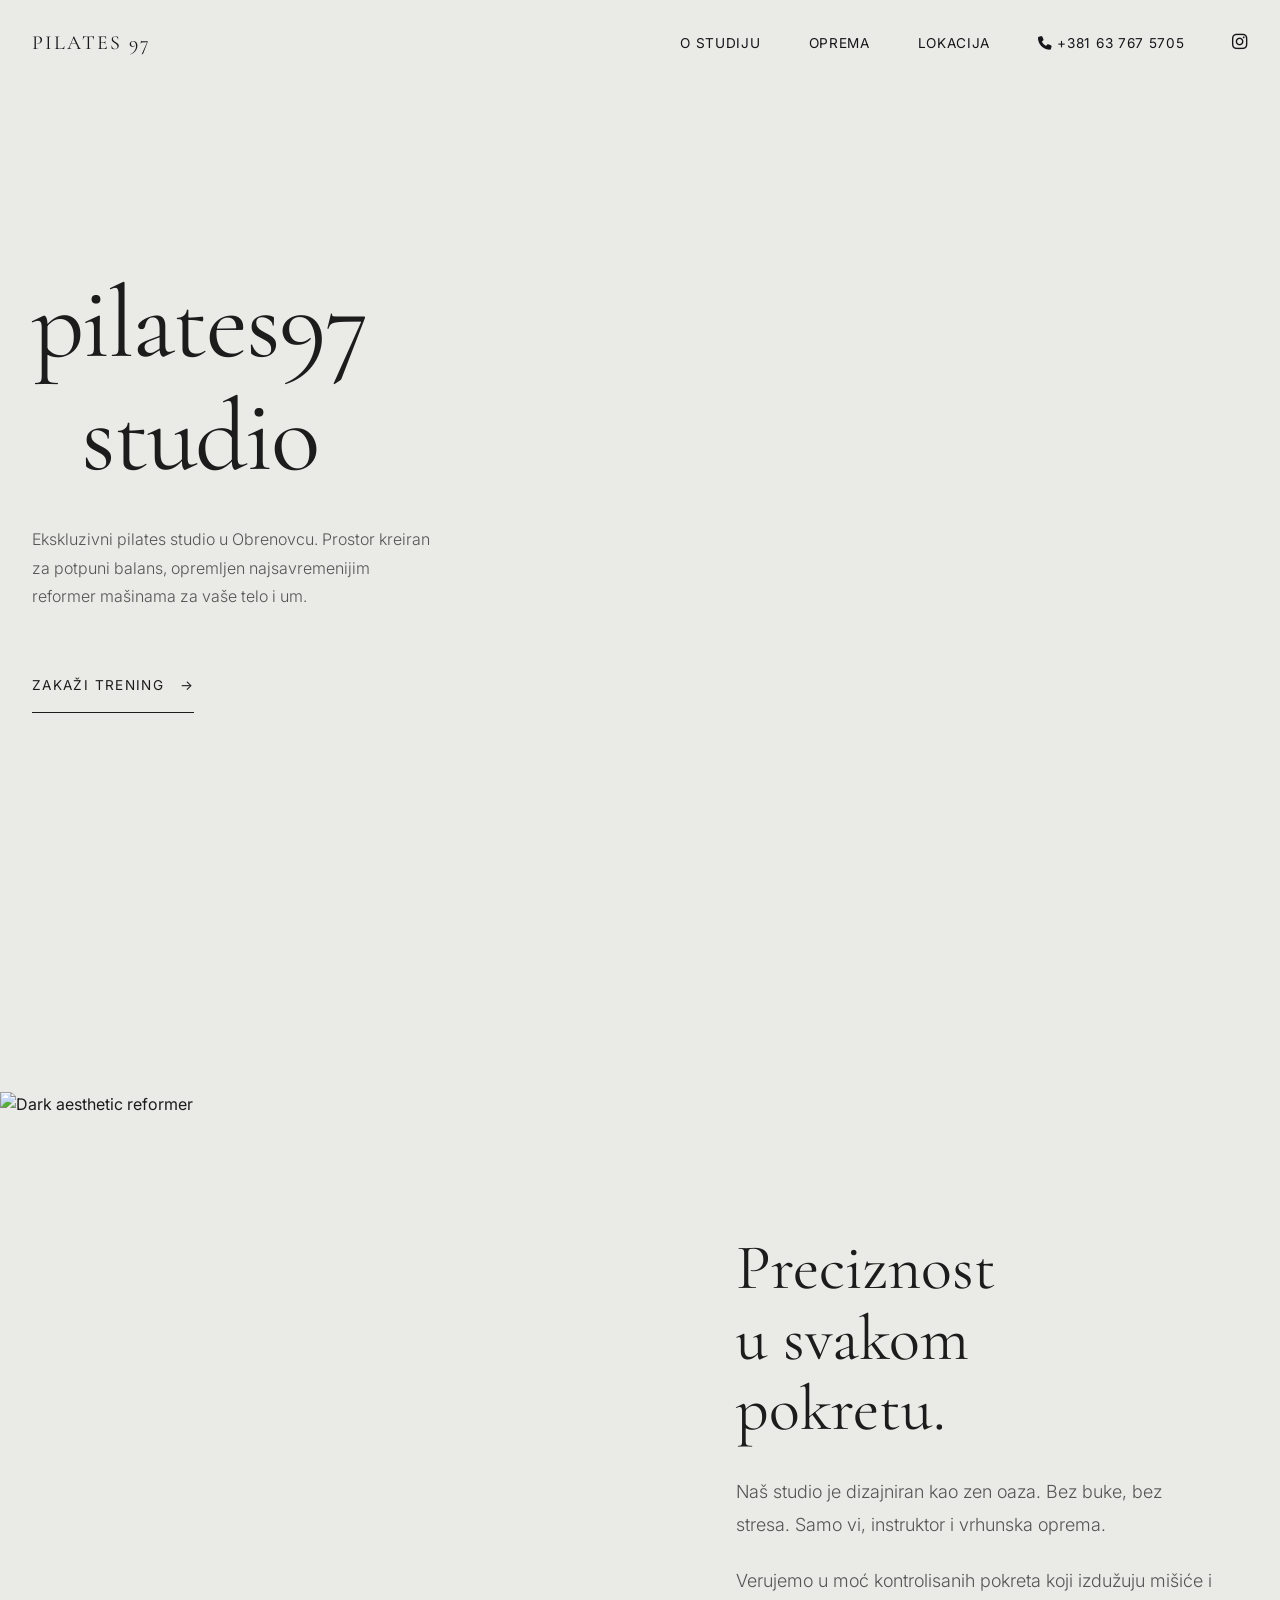
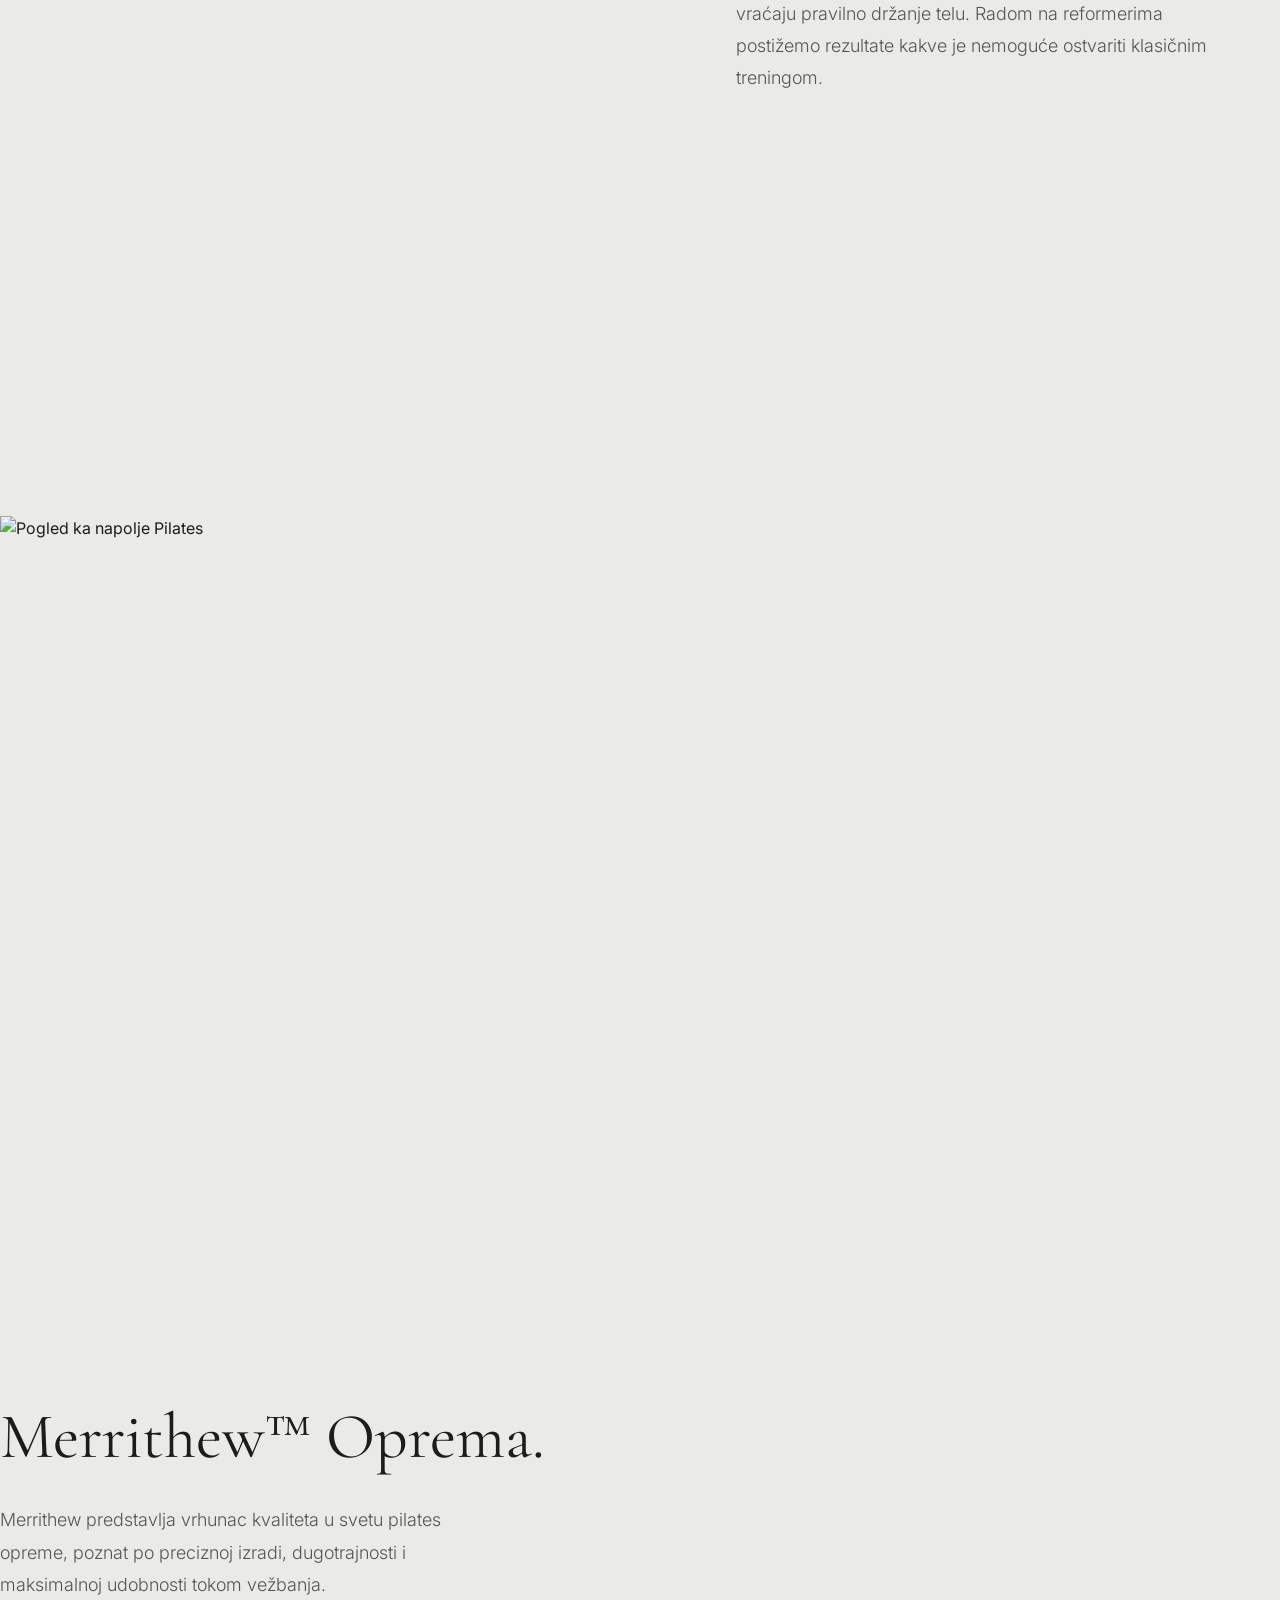
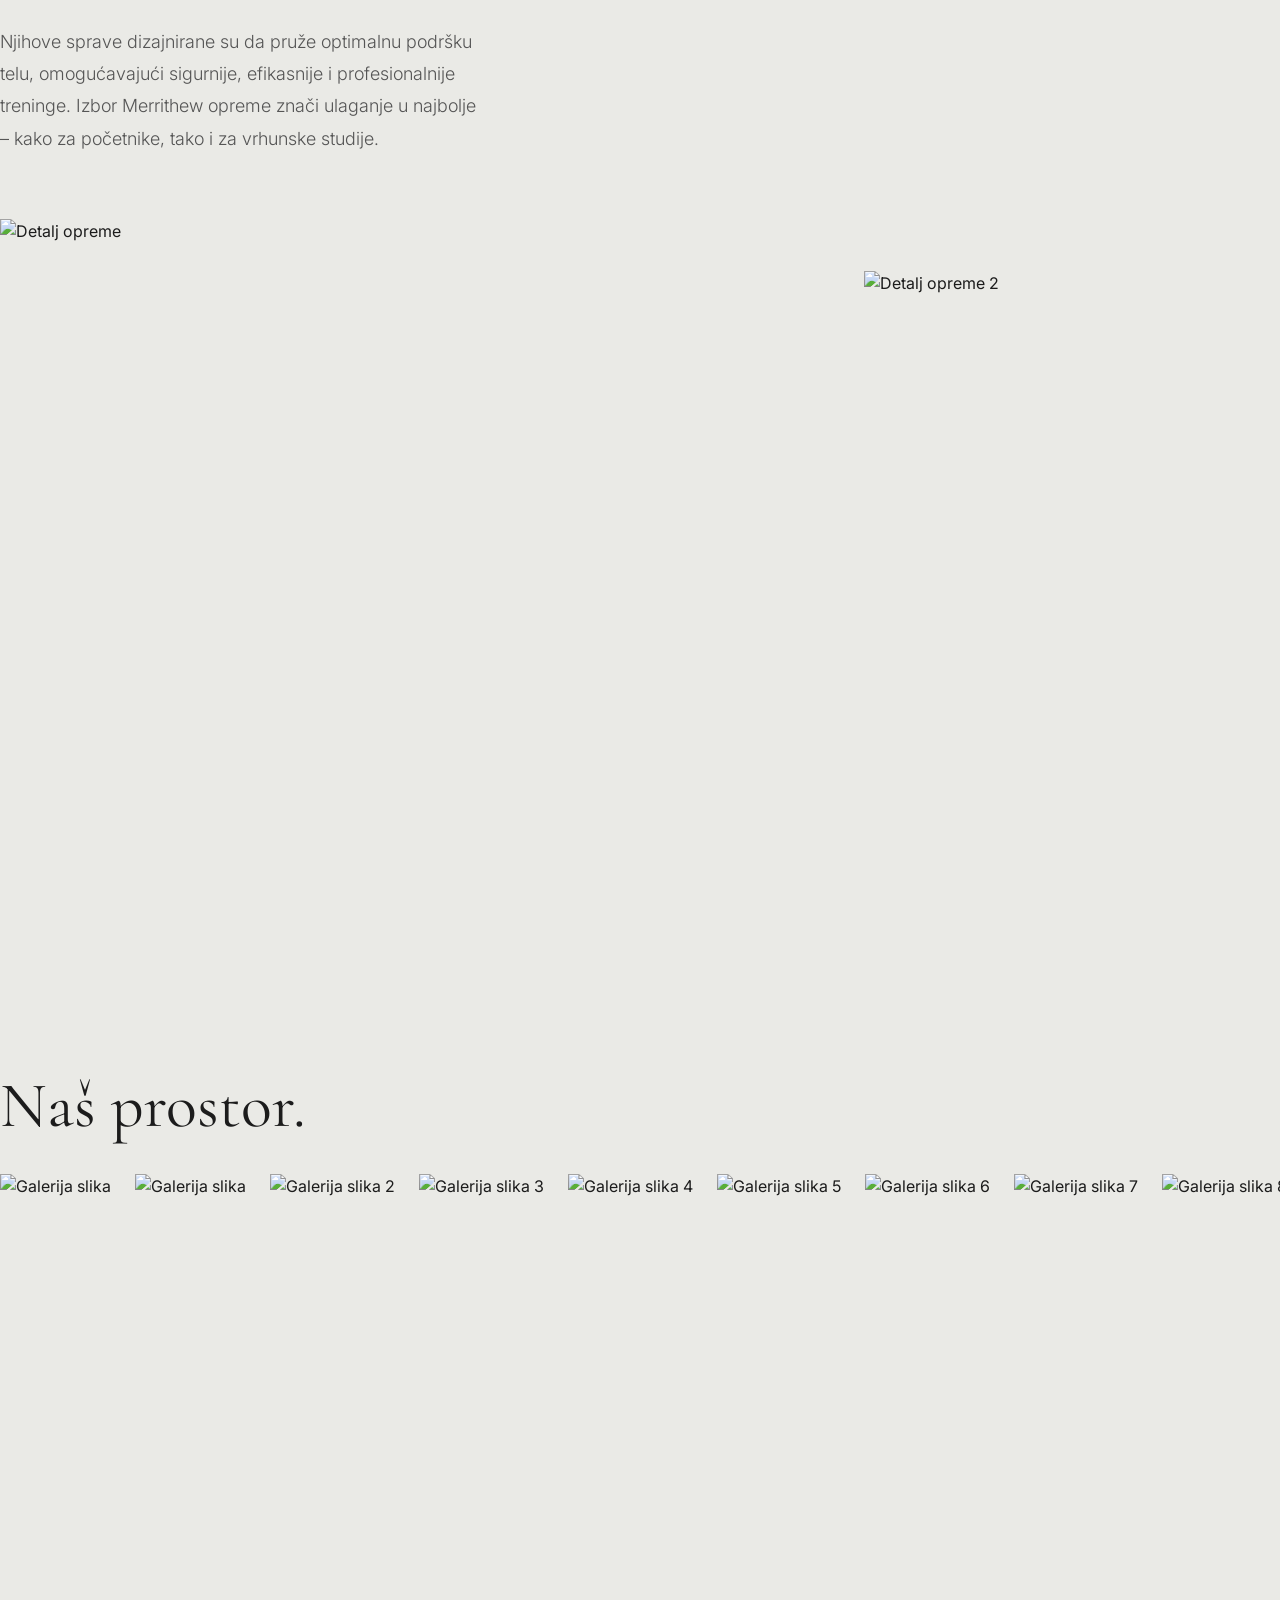
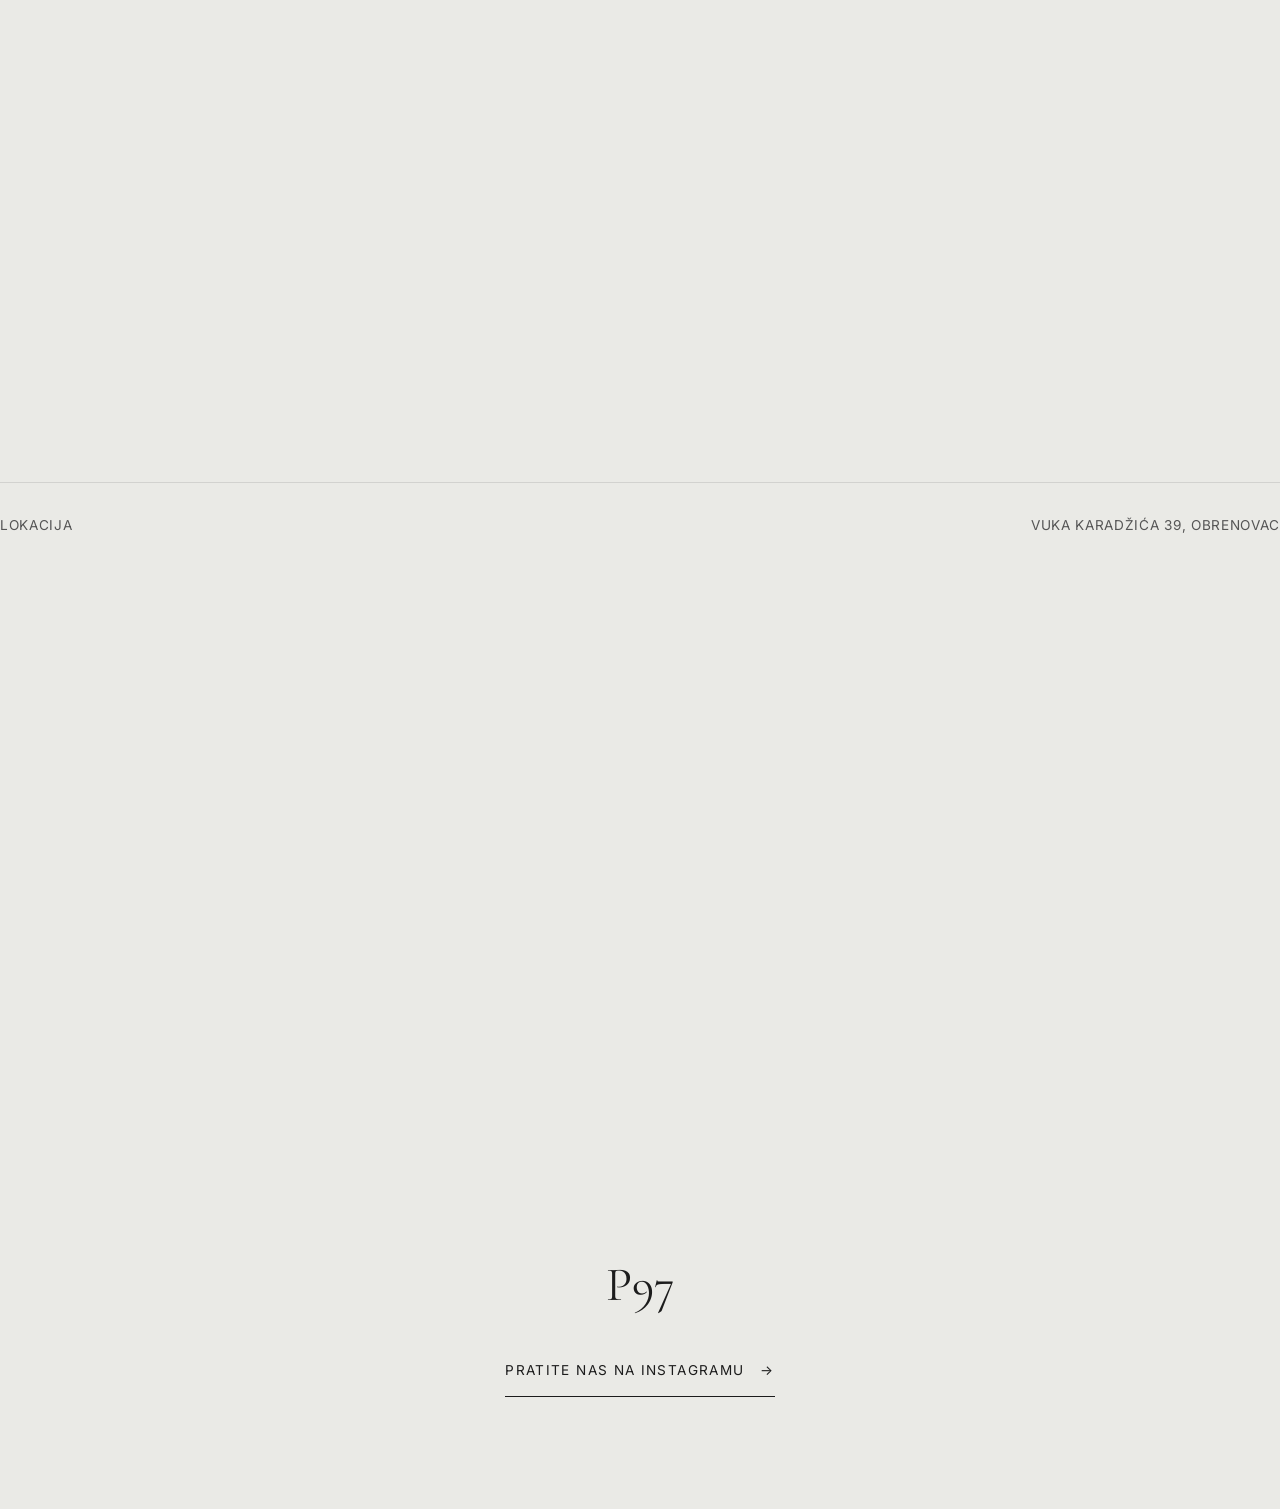
==== index.html @ b015042e "I created a website for Pilates97studio." ====
<!DOCTYPE html>
<html lang="sr">
<head>
    <meta charset="UTF-8">
    <meta name="viewport" content="width=device-width, initial-scale=1.0">
    <title>Pilates 97 | Obrenovac</title>
    <meta name="description" content="Pilates 97. Ekskluzivni studio u Obrenovcu.">
    <link rel="stylesheet" href="index.css">
    <!-- FontAwesome -->
    <link rel="stylesheet" href="https://cdnjs.cloudflare.com/ajax/libs/font-awesome/6.4.0/css/all.min.css">
</head>
<body>

    <!-- Minimal Header -->
    <header>
        <nav class="container">
            <div class="logo serif">Pilates 97</div>
            <button class="mobile-menu-btn" id="mobileMenuBtn" aria-label="Meni">
                <i class="fa-solid fa-bars"></i>
            </button>
            <div class="nav-links" id="navLinks">
                <a href="#o-studiju">O studiju</a>
                <a href="#oprema">Oprema</a>
                <a href="#lokacija">Lokacija</a>
                <a href="tel:+381637675705" aria-label="Telefon"><i class="fa-solid fa-phone"></i> +381 63 767 5705</a>
                <a href="https://www.instagram.com/pilates97studio/" target="_blank" aria-label="Instagram"><i class="fa-brands fa-instagram" style="font-size:1.1rem;"></i></a>
            </div>
        </nav>
    </header>

    <!-- Aesthetic Hero -->
    <section class="container hero">
        <div class="hero-text reveal">
            <h1 class="title-display"><span class="title-line">pilates97</span><span class="title-line title-studio">studio</span></h1>
            <p class="subtitle">Ekskluzivni pilates studio u Obrenovcu. Prostor kreiran za potpuni balans, opremljen najsavremenijim reformer mašinama za vaše telo i um.</p>
            <a href="https://www.instagram.com/pilates97studio/" target="_blank" class="btn-elegant">Zakaži Trening <span>&rarr;</span></a>
        </div>
        <div class="hero-image-wrapper reveal" style="transition-delay: 0.2s;">
            <img src="slike/10.jpg" alt="Svetli studio sa zavesama">
        </div>
    </section>

    <!-- Content Section 1 -->
    <section class="container section-padding" id="o-studiju">
        <div class="grid-2">
            <div class="image-block reveal">
                <img src="slike/13.jpg" alt="Dark aesthetic reformer" loading="lazy">
            </div>
            <div class="text-block reveal" style="padding-left: 2rem;">
                <h2>Preciznost<br>u svakom<br>pokretu.</h2>
                <p>Naš studio je dizajniran kao zen oaza. Bez buke, bez stresa. Samo vi, instruktor i vrhunska oprema.</p>
                <p>Verujemo u moć kontrolisanih pokreta koji izdužuju mišiće i vraćaju pravilno držanje telu. Radom na reformerima postižemo rezultate kakve je nemoguće ostvariti klasičnim treningom.</p>
            </div>
        </div>
    </section>

    <!-- Full Image Break -->
    <div class="image-break reveal">
        <img src="slike/5.jpg" alt="Pogled ka napolje Pilates" loading="lazy">
    </div>

    <!-- Content Section 2 (Grid) -->
    <section class="container section-padding" id="oprema">
        <div class="text-block reveal" style="margin-bottom: 4rem;">
            <h2><span class="serif">Merrithew™</span> Oprema.</h2>
            <p>Merrithew predstavlja vrhunac kvaliteta u svetu pilates opreme, poznat po preciznoj izradi, dugotrajnosti i maksimalnoj udobnosti tokom vežbanja.</p>
            <p>Njihove sprave dizajnirane su da pruže optimalnu podršku telu, omogućavajući sigurnije, efikasnije i profesionalnije treninge. Izbor Merrithew opreme znači ulaganje u najbolje – kako za početnike, tako i za vrhunske studije.</p>
        </div>
        <div class="aesthetic-grid reveal">
            <div class="large-img">
                 <img src="slike/14.jpg" alt="Detalj opreme" loading="lazy">
            </div>
            <div class="small-img">
                 <img src="slike/15.jpg" alt="Detalj opreme 2" loading="lazy">
            </div>
        </div>
    </section>

    <!-- Galerija Section -->
    <section class="container section-padding" id="galerija">
        <div class="text-block reveal" style="margin-bottom: 2rem;">
            <h2>Naš prostor.</h2>
        </div>
        <div class="gallery-scroll reveal">
            <img src="slike/3.jpg" alt="Galerija slika" loading="lazy">
            <img src="slike/4.jpg" alt="Galerija slika" loading="lazy">
            <img src="slike/6.jpg" alt="Galerija slika 2" loading="lazy">
            <img src="slike/7.jpg" alt="Galerija slika 3" loading="lazy">
            <img src="slike/8.jpg" alt="Galerija slika 4" loading="lazy">
            <img src="slike/9.jpg" alt="Galerija slika 5" loading="lazy">
            <img src="slike/16.jpg" alt="Galerija slika 6" loading="lazy">
            <img src="slike/11.jpg" alt="Galerija slika 7" loading="lazy">
            <img src="slike/12.jpg" alt="Galerija slika 8" loading="lazy">
            <img src="slike/1.jpg" alt="Galerija slika 9" loading="lazy">
        </div>
    </section>

    <!-- Address / Map -->
    <section class="container section-padding" id="lokacija">
        <div class="address-bar reveal">
            <span>Lokacija</span>
            <span>Vuka Karadžića 39, Obrenovac</span>
        </div>
        <div class="map-container reveal">
            <iframe 
                src="https://www.google.com/maps/embed?pb=!1m18!1m12!1m3!1d2838.083756854124!2d20.1983!3d44.6567!2m3!1f0!2f0!3f0!3m2!1i1024!2i768!4f13.1!3m3!1m2!1s0x0%3A0x0!2zNDTCsDM5JzI0LjEiTiAyMMKwMTEnNTMuOSJF!5e0!3m2!1sen!2srs!4v1714247000000!5m2!1sen!2srs" 
                width="100%" 
                height="100%" 
                style="border:0;" 
                allowfullscreen="" 
                loading="lazy" 
                referrerpolicy="no-referrer-when-downgrade">
            </iframe>
        </div>
    </section>

    <!-- Aesthetic Footer -->
    <footer class="container">
        <div class="footer-logo serif reveal">P97</div>
        <div class="footer-links reveal">
            <a href="https://www.instagram.com/pilates97studio/" target="_blank" class="btn-elegant">Pratite nas na Instagramu <span>&rarr;</span></a>
        </div>
        <div class="footer-bottom reveal">
            &copy; 2026 Pilates 97. Sva prava zadržana.
        </div>
    </footer>

    <script src="app.js"></script>
</body>
</html>
---- index.css ----
@import url('https://fonts.googleapis.com/css2?family=Cormorant+Garamond:ital,wght@0,300;0,400;0,500;0,600;1,400&family=Inter:wght@200;300;400;500&display=swap');

:root {
  --color-bg: #EAEAE6; /* Soft aesthetic concrete/beige */
  --color-surface: #F5F5F3;
  --color-text: #1C1C1C;
  --color-text-muted: #555555;
  --color-accent: #333333;
  
  --font-serif: 'Cormorant Garamond', serif;
  --font-sans: 'Inter', sans-serif;
  
  --spacing-xs: 1rem;
  --spacing-sm: 2rem;
  --spacing-md: 4rem;
  --spacing-lg: 8rem;
  --spacing-xl: 12rem;

  --transition-smooth: all 0.6s cubic-bezier(0.16, 1, 0.3, 1);
}

* {
  margin: 0;
  padding: 0;
  box-sizing: border-box;
}

html {
  scroll-behavior: smooth;
  font-size: 16px;
  background-color: var(--color-bg);
}

body {
  font-family: var(--font-sans);
  color: var(--color-text);
  line-height: 1.5;
  overflow-x: hidden;
  -webkit-font-smoothing: antialiased;
  -moz-osx-font-smoothing: grayscale;
}

h1, h2, h3, h4, .serif {
  font-family: var(--font-serif);
  font-weight: 400;
  line-height: 1.1;
}

a {
  text-decoration: none;
  color: inherit;
}

ul {
  list-style: none;
}

img {
  width: 100%;
  height: 100%;
  object-fit: cover;
  display: block;
}

/* Layout */
.container {
  width: 100%;
  max-width: 1400px;
  margin: 0 auto;
  padding: 0 2rem;
}

/* Header */
header {
  position: fixed;
  top: 0;
  left: 0;
  width: 100%;
  padding: 2rem 0;
  z-index: 100;
  mix-blend-mode: difference;
  color: white;
  pointer-events: none; /* Let clicks pass through if needed, except on links */
}

nav {
  display: flex;
  justify-content: space-between;
  align-items: center;
  pointer-events: auto;
}

.logo {
  font-size: 1.25rem;
  font-weight: 400;
  letter-spacing: 0.1em;
  text-transform: uppercase;
}

.nav-links {
  display: flex;
  gap: 3rem;
}

.nav-links a {
  font-size: 0.85rem;
  letter-spacing: 0.05em;
  text-transform: uppercase;
  position: relative;
}

.nav-links a::after {
  content: '';
  position: absolute;
  bottom: -4px;
  left: 0;
  width: 0%;
  height: 1px;
  background-color: currentColor;
  transition: var(--transition-smooth);
}

.nav-links a:hover::after {
  width: 100%;
}

.mobile-menu-btn {
  display: none;
  background: none;
  border: none;
  color: inherit;
  font-size: 1.5rem;
  cursor: pointer;
  z-index: 105;
}

/* Hero Section */
.hero {
  min-height: 100vh;
  display: grid;
  grid-template-columns: 1fr 1fr;
  align-items: center;
  padding-top: 5rem;
}

.hero-text {
  padding-right: 4rem;
  z-index: 10;
}

.title-display {
  font-size: clamp(4rem, 8vw, 8rem);
  letter-spacing: -0.02em;
  margin-bottom: 2rem;
  width: fit-content;
}

.title-line {
  display: block;
}

.title-studio {
  display: block;
  text-align: center;
}

.subtitle {
  font-family: var(--font-sans);
  font-size: 1rem;
  font-weight: 300;
  color: var(--color-text-muted);
  max-width: 400px;
  margin-bottom: 3rem;
  line-height: 1.8;
}

.hero-image-wrapper {
  position: relative;
  height: 85vh;
  width: 100%;
  overflow: hidden;
}

.hero-image-wrapper img {
  object-position: top;
  transform: scale(1.35);
  transform-origin: center 20%;
}

/* Studio Info (Two Col) */
.section-padding {
  padding: var(--spacing-xl) 0;
}

.grid-2 {
  display: grid;
  grid-template-columns: 1fr 1fr;
  gap: var(--spacing-lg);
  align-items: center;
}

.text-block h2 {
  font-size: clamp(3rem, 5vw, 4.5rem);
  margin-bottom: 2rem;
}

.text-block p {
  font-size: 1.125rem;
  font-weight: 300;
  color: var(--color-text-muted);
  margin-bottom: 1.5rem;
  max-width: 480px;
  line-height: 1.8;
}

.image-block {
  aspect-ratio: 3/4;
  overflow: hidden;
  position: relative;
}

/* Full Width Image Break */
.image-break {
  width: 100%;
  height: 70vh;
  margin: var(--spacing-md) 0;
  overflow: hidden;
}

/* Minimal Grid for Details/Coffee */
.aesthetic-grid {
  display: grid;
  grid-template-columns: 2fr 1fr;
  gap: 2rem;
  align-items: end;
}

.aesthetic-grid .small-img {
  aspect-ratio: 1/1;
  overflow: hidden;
}

.aesthetic-grid .large-img {
  aspect-ratio: 16/9;
  overflow: hidden;
}

/* Button Aesthetic */
.btn-elegant {
  display: inline-flex;
  align-items: center;
  gap: 1rem;
  padding: 1rem 0;
  font-size: 0.85rem;
  text-transform: uppercase;
  letter-spacing: 0.1em;
  color: var(--color-text);
  border-bottom: 1px solid var(--color-text);
  transition: var(--transition-smooth);
}

.btn-elegant:hover {
  gap: 1.5rem;
  color: var(--color-text-muted);
  border-bottom-color: var(--color-text-muted);
}

/* Map Section minimalist */
.map-container {
  width: 100%;
  height: 500px;
  filter: grayscale(100%) opacity(0.8);
  transition: var(--transition-smooth);
}

.map-container:hover {
  filter: grayscale(0%) opacity(1);
}

.address-bar {
  display: flex;
  justify-content: space-between;
  padding: 2rem 0;
  border-top: 1px solid rgba(0,0,0,0.1);
  font-size: 0.85rem;
  letter-spacing: 0.05em;
  text-transform: uppercase;
  color: var(--color-text-muted);
}

/* Footer */
footer {
  padding: var(--spacing-md) 0 2rem;
  text-align: center;
}

.footer-logo {
  font-size: 3rem;
  margin-bottom: 2rem;
}

.footer-links {
  display: flex;
  justify-content: center;
  gap: 2rem;
  margin-bottom: 4rem;
}

.footer-bottom {
  font-size: 0.75rem;
  color: var(--color-text-muted);
  text-transform: uppercase;
  letter-spacing: 0.1em;
}

/* Animations */
.reveal {
  opacity: 0;
  transform: translateY(30px);
  transition: opacity 1s ease, transform 1s cubic-bezier(0.16, 1, 0.3, 1);
}

.reveal.active {
  opacity: 1;
  transform: translateY(0);
}

/* Gallery Section */
.gallery-scroll {
  display: flex;
  overflow-x: auto;
  gap: 1.5rem;
  padding-bottom: 1.5rem;
  scrollbar-width: thin;
  scrollbar-color: var(--color-text-muted) var(--color-surface);
  -webkit-overflow-scrolling: touch;
}

.gallery-scroll::-webkit-scrollbar {
  height: 6px;
}

.gallery-scroll::-webkit-scrollbar-track {
  background: rgba(0,0,0,0.05); 
  border-radius: 4px;
}

.gallery-scroll::-webkit-scrollbar-thumb {
  background-color: var(--color-text-muted); 
  border-radius: 4px;
}

.gallery-scroll img {
  height: 500px;
  width: auto;
  object-fit: cover;
  flex-shrink: 0;
}

/* Responsive */
@media (max-width: 900px) {
  .hero {
    grid-template-columns: 1fr;
    padding-top: 8rem;
    gap: 3rem;
  }
  .hero-text {
    padding-right: 0;
  }
  .hero-image-wrapper {
    height: 60vh;
  }
  .grid-2, .aesthetic-grid {
    grid-template-columns: 1fr;
  }
  .image-block {
    order: -1; /* Image above text on mobile */
  }
  header {
    mix-blend-mode: normal;
    color: var(--color-text);
    padding: 1rem 0;
  }
  nav {
    justify-content: space-between;
  }
  .mobile-menu-btn {
    display: block;
  }
  .nav-links {
    position: fixed;
    top: 0;
    right: -100%;
    height: 100vh;
    width: 250px;
    background-color: var(--color-bg);
    display: flex;
    flex-direction: column;
    align-items: flex-start;
    padding: 6rem 2rem 2rem;
    gap: 2rem;
    transition: right 0.4s ease;
    z-index: 100;
  }
  .nav-links.active {
    right: 0;
    box-shadow: -5px 0 15px rgba(0,0,0,0.1);
  }
  .nav-links a {
    font-size: 0.75rem;
  }
  .gallery-scroll img {
    height: 350px;
  }
}
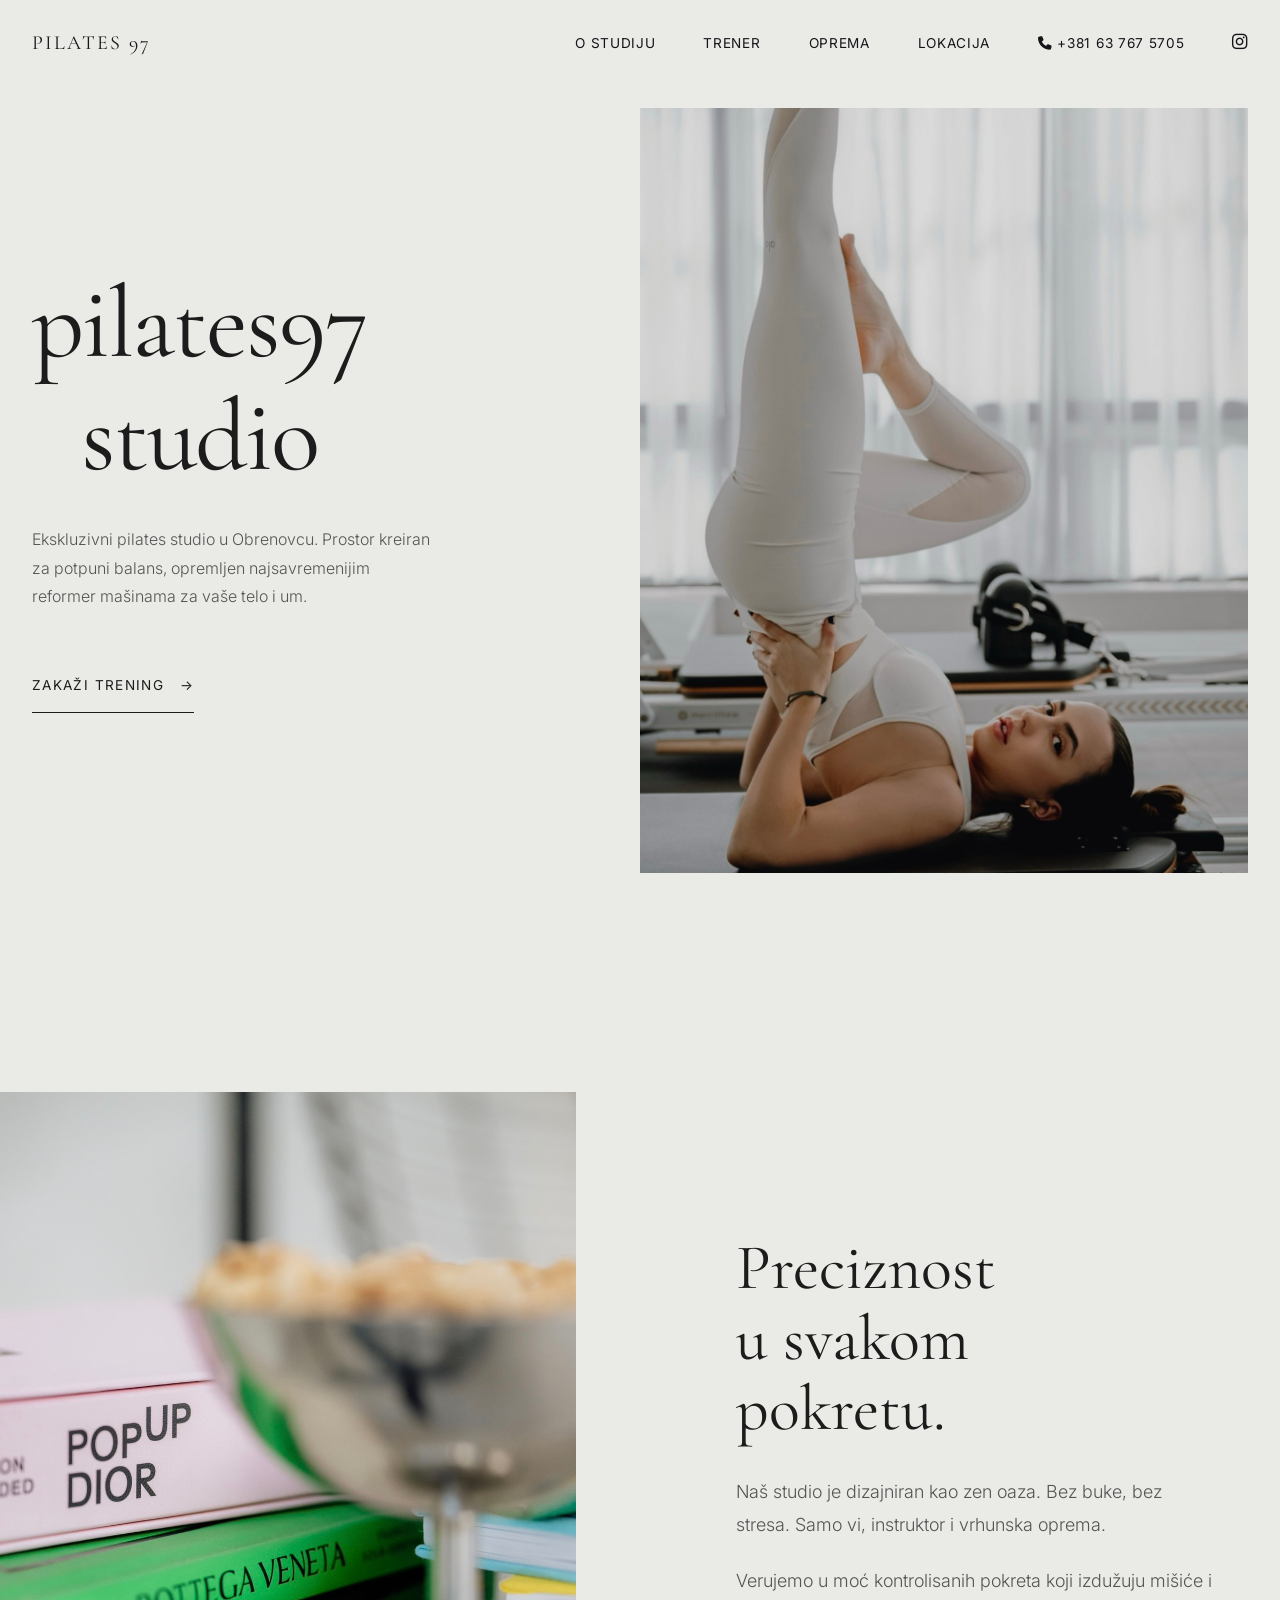
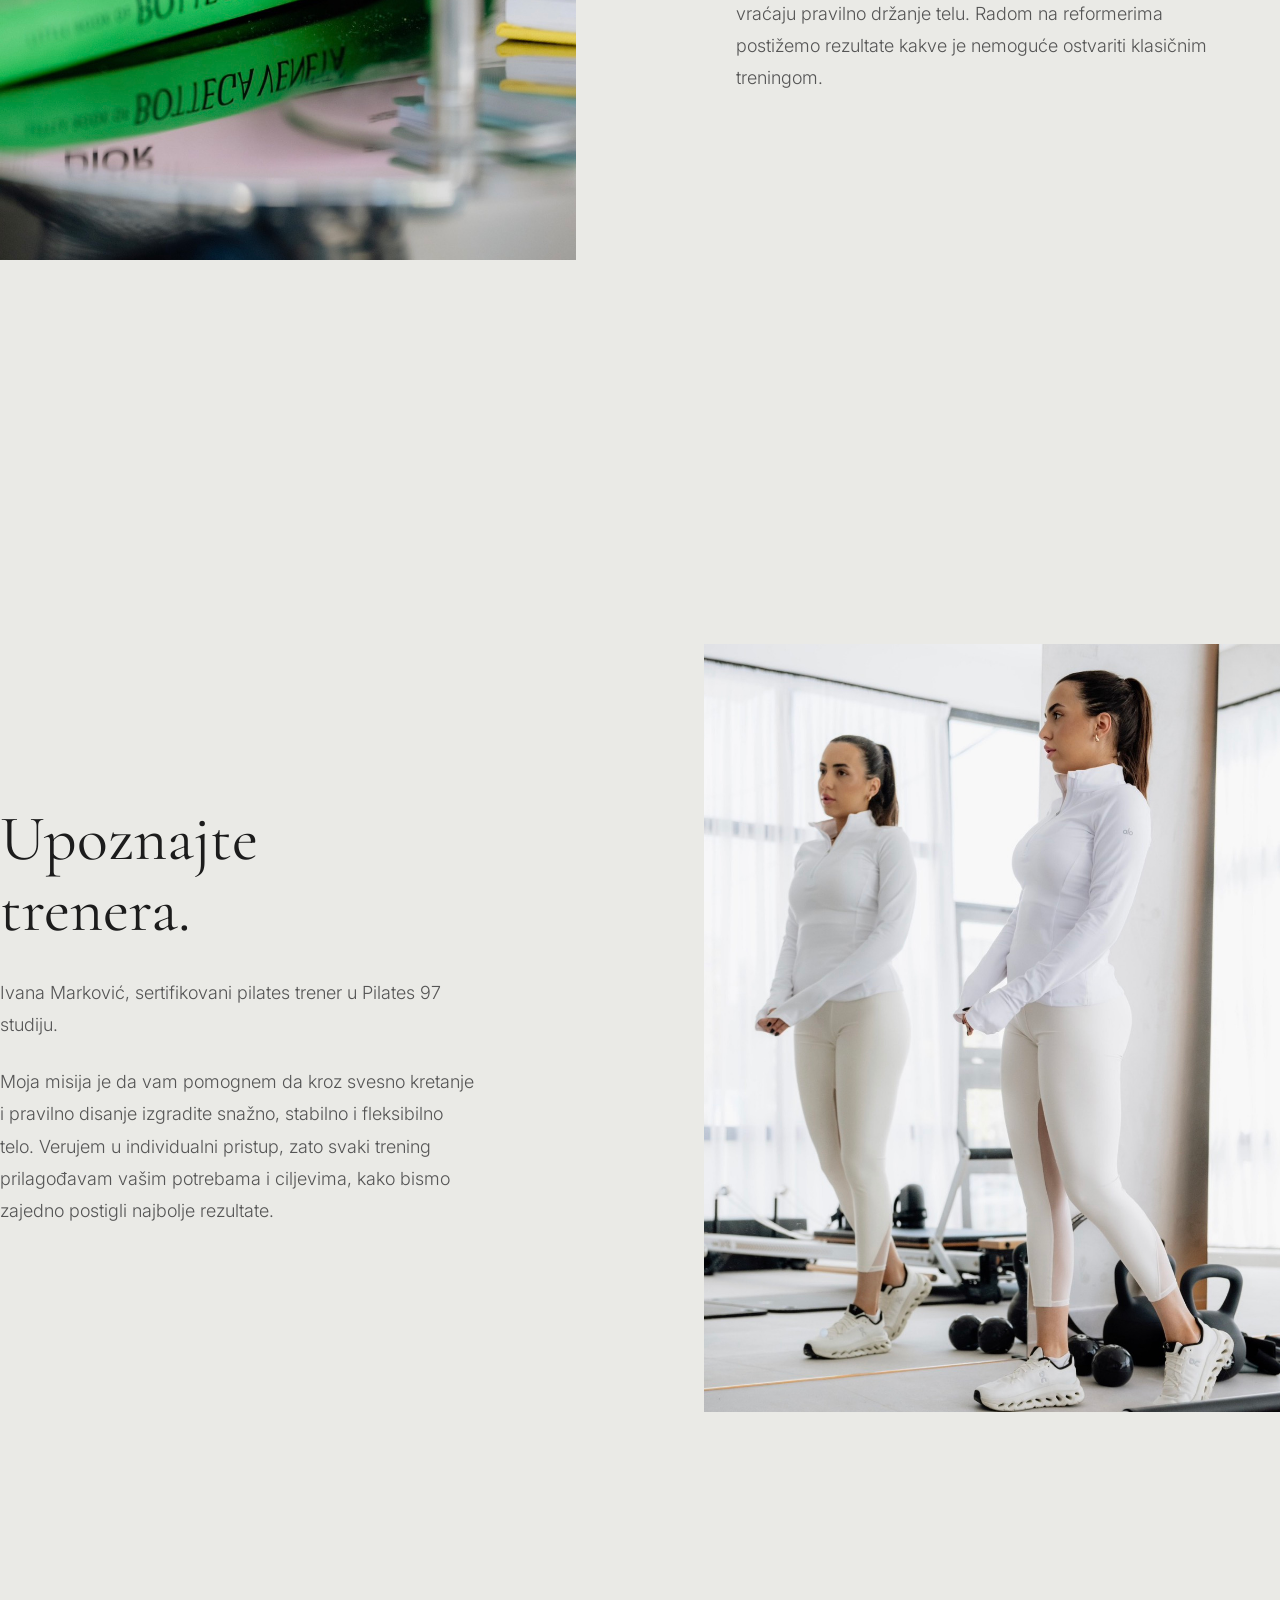
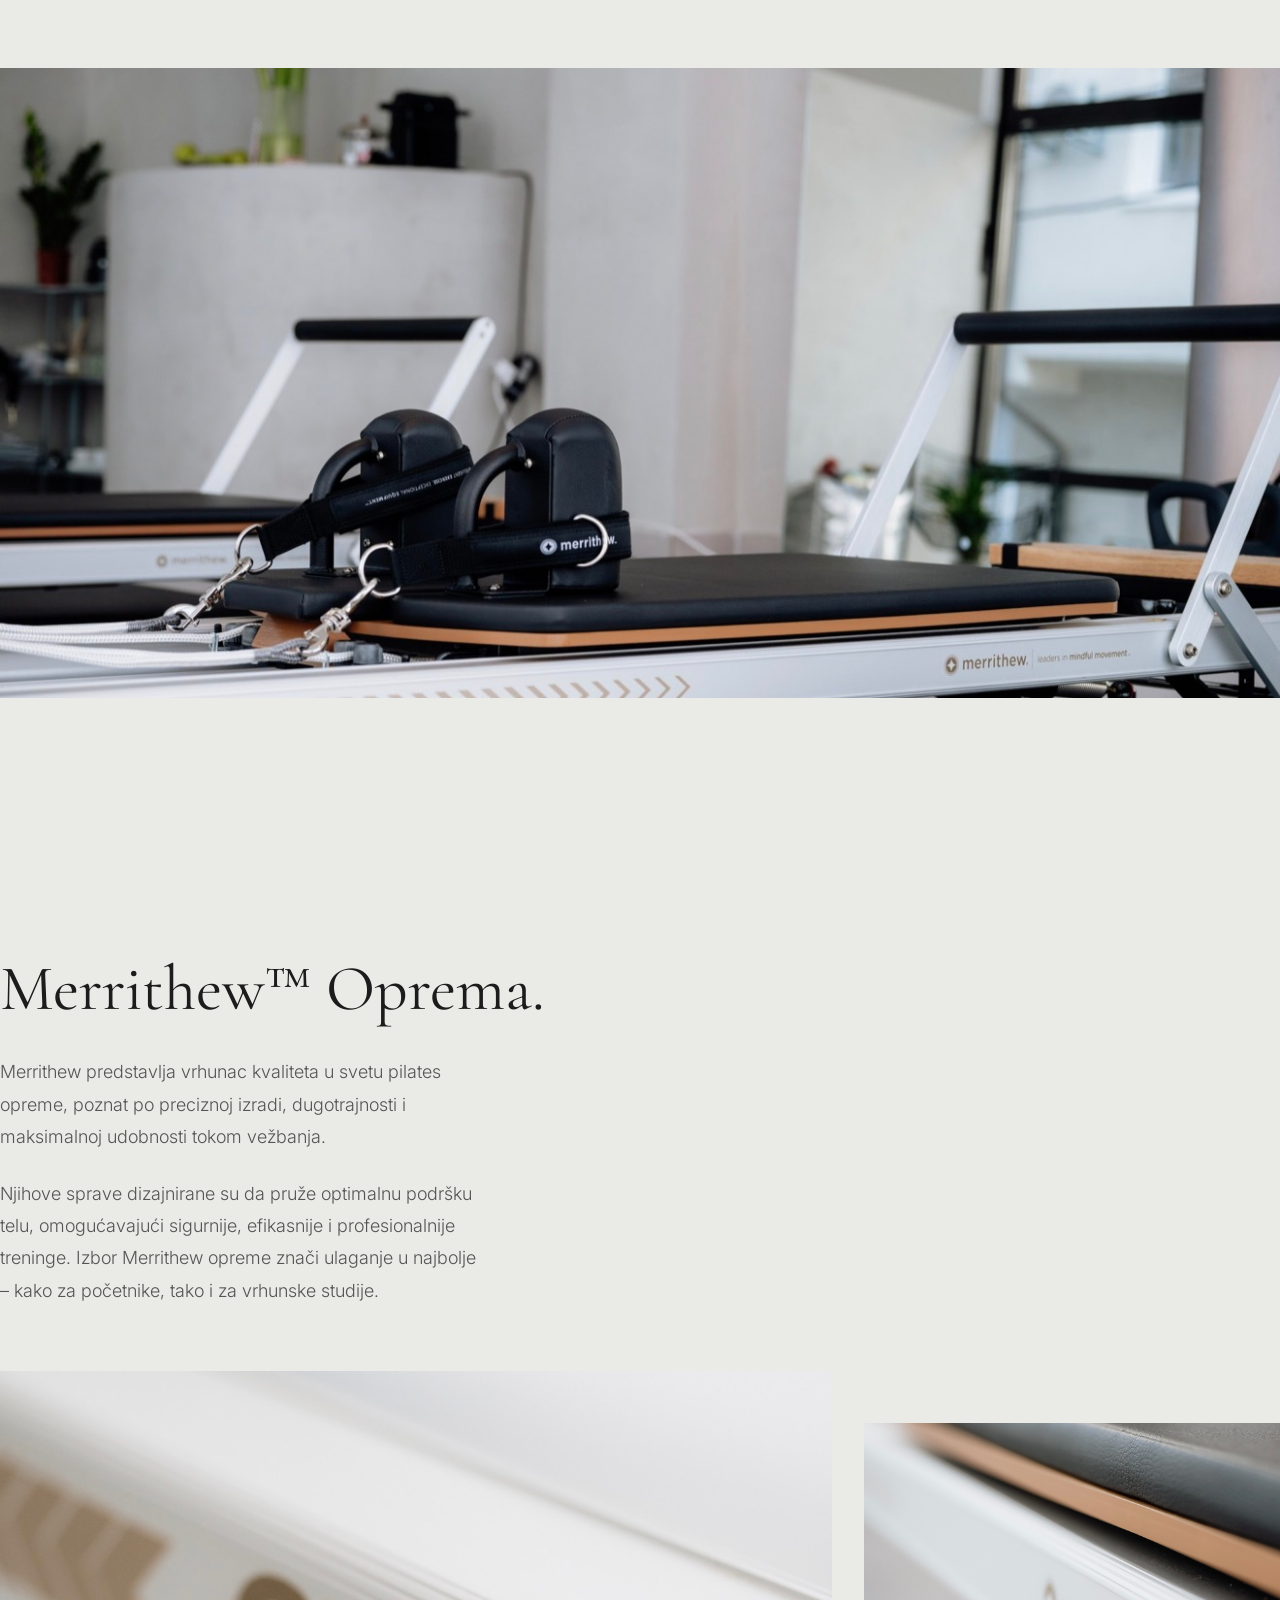
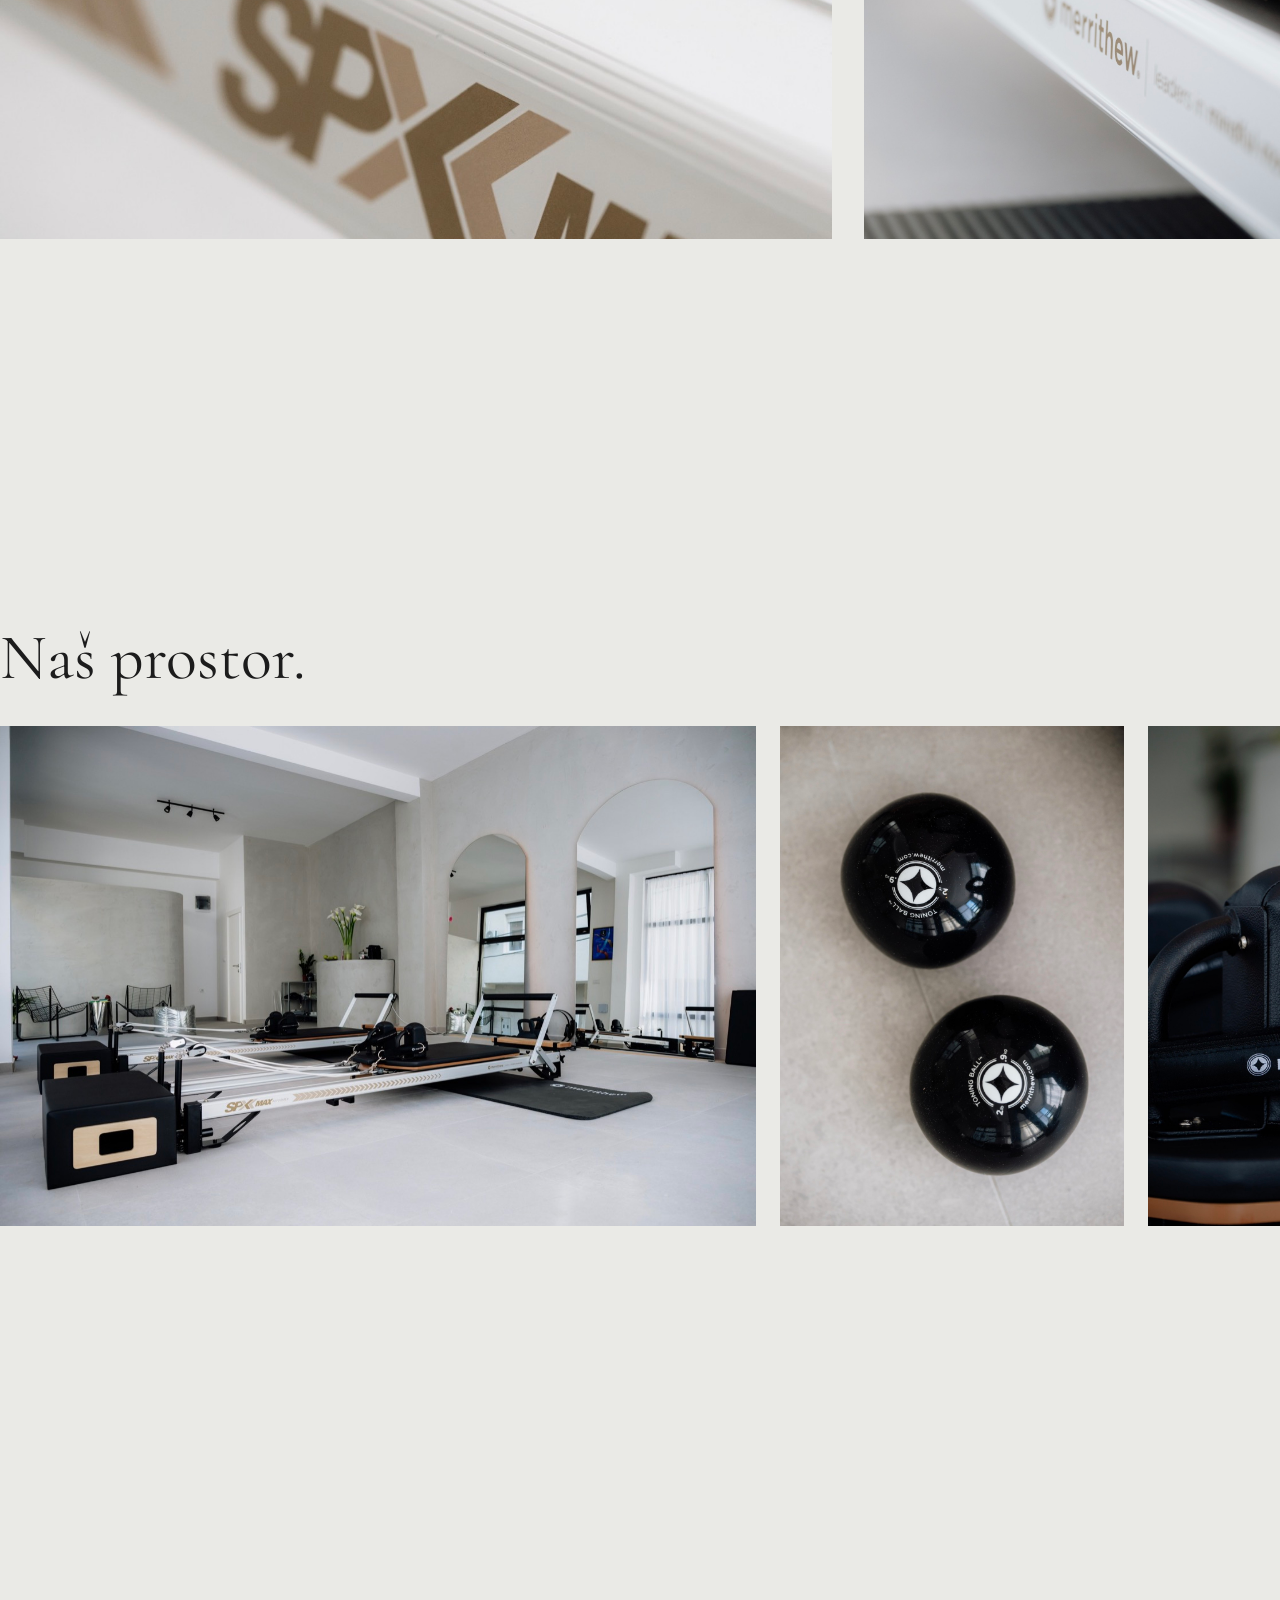
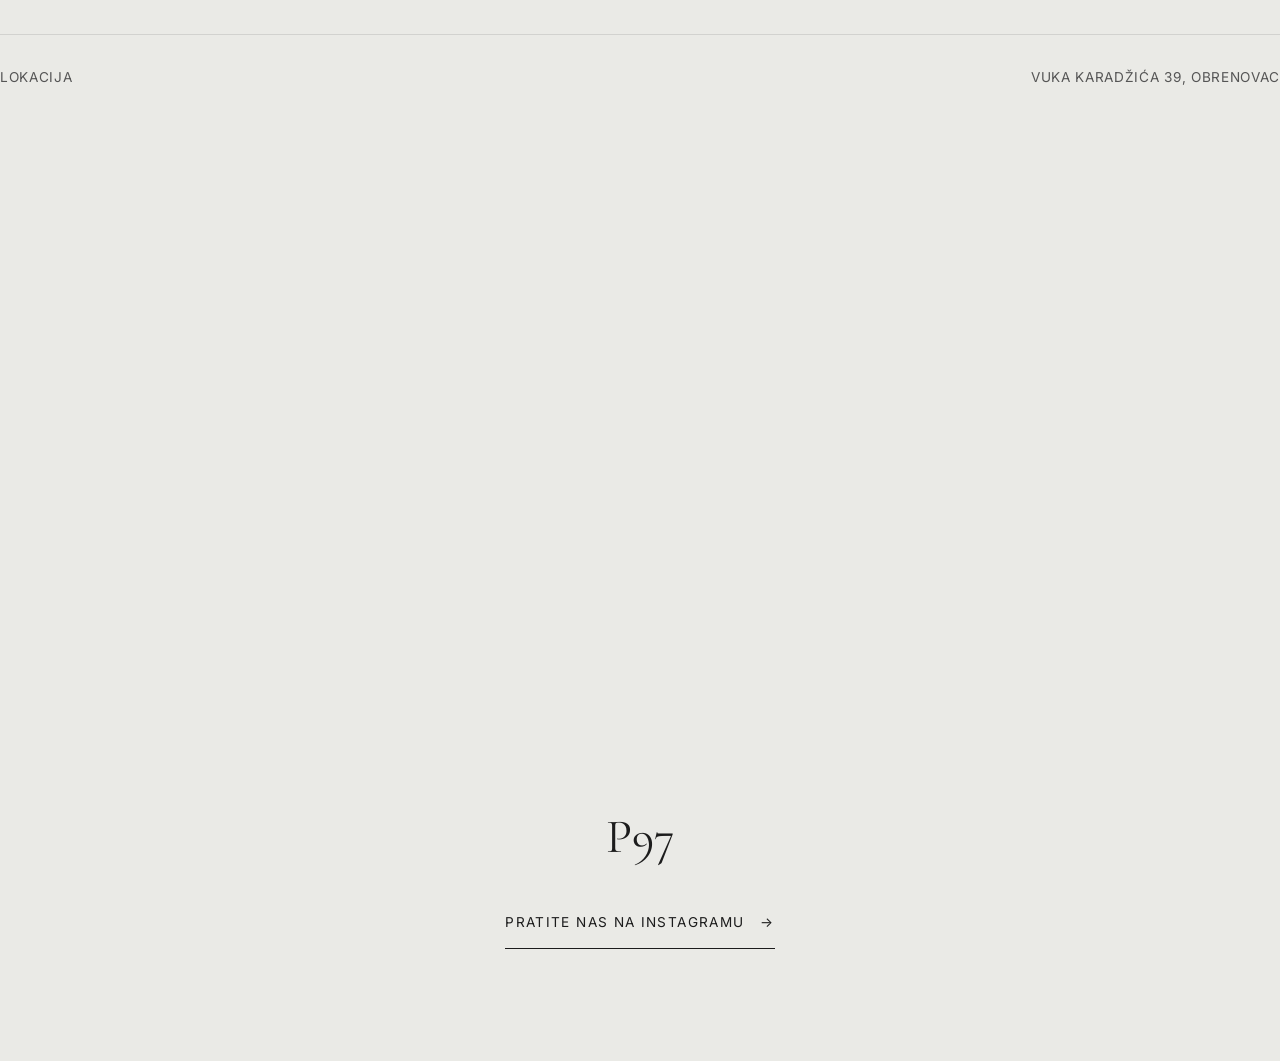
==== commit 96a5724e: "Some changes" ====
--- a/index.html
+++ b/index.html
@@ -1,5 +1,6 @@
 <!DOCTYPE html>
 <html lang="sr">
+
 <head>
     <meta charset="UTF-8">
     <meta name="viewport" content="width=device-width, initial-scale=1.0">
@@ -9,6 +10,7 @@
     <!-- FontAwesome -->
     <link rel="stylesheet" href="https://cdnjs.cloudflare.com/ajax/libs/font-awesome/6.4.0/css/all.min.css">
 </head>
+
 <body>
 
     <!-- Minimal Header -->
@@ -20,10 +22,12 @@
             </button>
             <div class="nav-links" id="navLinks">
                 <a href="#o-studiju">O studiju</a>
+                <a href="#trener">Trener</a>
                 <a href="#oprema">Oprema</a>
                 <a href="#lokacija">Lokacija</a>
                 <a href="tel:+381637675705" aria-label="Telefon"><i class="fa-solid fa-phone"></i> +381 63 767 5705</a>
-                <a href="https://www.instagram.com/pilates97studio/" target="_blank" aria-label="Instagram"><i class="fa-brands fa-instagram" style="font-size:1.1rem;"></i></a>
+                <a href="https://www.instagram.com/pilates97studio/" target="_blank" aria-label="Instagram"><i
+                        class="fa-brands fa-instagram" style="font-size:1.1rem;"></i></a>
             </div>
         </nav>
     </header>
@@ -31,12 +35,15 @@
     <!-- Aesthetic Hero -->
     <section class="container hero">
         <div class="hero-text reveal">
-            <h1 class="title-display"><span class="title-line">pilates97</span><span class="title-line title-studio">studio</span></h1>
-            <p class="subtitle">Ekskluzivni pilates studio u Obrenovcu. Prostor kreiran za potpuni balans, opremljen najsavremenijim reformer mašinama za vaše telo i um.</p>
-            <a href="https://www.instagram.com/pilates97studio/" target="_blank" class="btn-elegant">Zakaži Trening <span>&rarr;</span></a>
+            <h1 class="title-display"><span class="title-line">pilates97</span><span
+                    class="title-line title-studio">studio</span></h1>
+            <p class="subtitle">Ekskluzivni pilates studio u Obrenovcu. Prostor kreiran za potpuni balans, opremljen
+                najsavremenijim reformer mašinama za vaše telo i um.</p>
+            <a href="https://www.instagram.com/pilates97studio/" target="_blank" class="btn-elegant">Zakaži Trening
+                <span>&rarr;</span></a>
         </div>
         <div class="hero-image-wrapper reveal" style="transition-delay: 0.2s;">
-            <img src="slike/10.jpg" alt="Svetli studio sa zavesama">
+            <img src="slike/21.jpg" alt="Svetli studio sa zavesama">
         </div>
     </section>
 
@@ -48,8 +55,26 @@
             </div>
             <div class="text-block reveal" style="padding-left: 2rem;">
                 <h2>Preciznost<br>u svakom<br>pokretu.</h2>
-                <p>Naš studio je dizajniran kao zen oaza. Bez buke, bez stresa. Samo vi, instruktor i vrhunska oprema.</p>
-                <p>Verujemo u moć kontrolisanih pokreta koji izdužuju mišiće i vraćaju pravilno držanje telu. Radom na reformerima postižemo rezultate kakve je nemoguće ostvariti klasičnim treningom.</p>
+                <p>Naš studio je dizajniran kao zen oaza. Bez buke, bez stresa. Samo vi, instruktor i vrhunska oprema.
+                </p>
+                <p>Verujemo u moć kontrolisanih pokreta koji izdužuju mišiće i vraćaju pravilno držanje telu. Radom na
+                    reformerima postižemo rezultate kakve je nemoguće ostvariti klasičnim treningom.</p>
+            </div>
+        </div>
+    </section>
+
+    <!-- Trener Section -->
+    <section class="container section-padding" id="trener">
+        <div class="grid-2">
+            <div class="text-block reveal" style="padding-right: 2rem;">
+                <h2>Upoznajte<br>trenera.</h2>
+                <p>Ivana Marković, sertifikovani pilates trener u Pilates 97 studiju.</p>
+                <p>Moja misija je da vam pomognem da kroz svesno kretanje i pravilno disanje izgradite snažno, stabilno
+                    i fleksibilno telo. Verujem u individualni pristup, zato svaki trening prilagođavam vašim potrebama
+                    i ciljevima, kako bismo zajedno postigli najbolje rezultate.</p>
+            </div>
+            <div class="image-block reveal">
+                <img src="slike/22.jpg" alt="Trener Ivana Markovic" loading="lazy">
             </div>
         </div>
     </section>
@@ -63,15 +88,18 @@
     <section class="container section-padding" id="oprema">
         <div class="text-block reveal" style="margin-bottom: 4rem;">
             <h2><span class="serif">Merrithew™</span> Oprema.</h2>
-            <p>Merrithew predstavlja vrhunac kvaliteta u svetu pilates opreme, poznat po preciznoj izradi, dugotrajnosti i maksimalnoj udobnosti tokom vežbanja.</p>
-            <p>Njihove sprave dizajnirane su da pruže optimalnu podršku telu, omogućavajući sigurnije, efikasnije i profesionalnije treninge. Izbor Merrithew opreme znači ulaganje u najbolje – kako za početnike, tako i za vrhunske studije.</p>
+            <p>Merrithew predstavlja vrhunac kvaliteta u svetu pilates opreme, poznat po preciznoj izradi, dugotrajnosti
+                i maksimalnoj udobnosti tokom vežbanja.</p>
+            <p>Njihove sprave dizajnirane su da pruže optimalnu podršku telu, omogućavajući sigurnije, efikasnije i
+                profesionalnije treninge. Izbor Merrithew opreme znači ulaganje u najbolje – kako za početnike, tako i
+                za vrhunske studije.</p>
         </div>
         <div class="aesthetic-grid reveal">
             <div class="large-img">
-                 <img src="slike/14.jpg" alt="Detalj opreme" loading="lazy">
+                <img src="slike/14.jpg" alt="Detalj opreme" loading="lazy">
             </div>
             <div class="small-img">
-                 <img src="slike/15.jpg" alt="Detalj opreme 2" loading="lazy">
+                <img src="slike/15.jpg" alt="Detalj opreme 2" loading="lazy">
             </div>
         </div>
     </section>
@@ -82,10 +110,10 @@
             <h2>Naš prostor.</h2>
         </div>
         <div class="gallery-scroll reveal">
-            <img src="slike/3.jpg" alt="Galerija slika" loading="lazy">
+            <img src="slike/7.jpg" alt="Galerija slika" loading="lazy">
             <img src="slike/4.jpg" alt="Galerija slika" loading="lazy">
             <img src="slike/6.jpg" alt="Galerija slika 2" loading="lazy">
-            <img src="slike/7.jpg" alt="Galerija slika 3" loading="lazy">
+            <img src="slike/3.jpg" alt="Galerija slika 3" loading="lazy">
             <img src="slike/8.jpg" alt="Galerija slika 4" loading="lazy">
             <img src="slike/9.jpg" alt="Galerija slika 5" loading="lazy">
             <img src="slike/16.jpg" alt="Galerija slika 6" loading="lazy">
@@ -102,13 +130,9 @@
             <span>Vuka Karadžića 39, Obrenovac</span>
         </div>
         <div class="map-container reveal">
-            <iframe 
-                src="https://www.google.com/maps/embed?pb=!1m18!1m12!1m3!1d2838.083756854124!2d20.1983!3d44.6567!2m3!1f0!2f0!3f0!3m2!1i1024!2i768!4f13.1!3m3!1m2!1s0x0%3A0x0!2zNDTCsDM5JzI0LjEiTiAyMMKwMTEnNTMuOSJF!5e0!3m2!1sen!2srs!4v1714247000000!5m2!1sen!2srs" 
-                width="100%" 
-                height="100%" 
-                style="border:0;" 
-                allowfullscreen="" 
-                loading="lazy" 
+            <iframe
+                src="https://maps.google.com/maps?q=Vuka%20Karad%C5%BEi%C4%87a%2039,%20Obrenovac&t=&z=15&ie=UTF8&iwloc=&output=embed"
+                width="100%" height="100%" style="border:0;" allowfullscreen="" loading="lazy"
                 referrerpolicy="no-referrer-when-downgrade">
             </iframe>
         </div>
@@ -118,7 +142,8 @@
     <footer class="container">
         <div class="footer-logo serif reveal">P97</div>
         <div class="footer-links reveal">
-            <a href="https://www.instagram.com/pilates97studio/" target="_blank" class="btn-elegant">Pratite nas na Instagramu <span>&rarr;</span></a>
+            <a href="https://www.instagram.com/pilates97studio/" target="_blank" class="btn-elegant">Pratite nas na
+                Instagramu <span>&rarr;</span></a>
         </div>
         <div class="footer-bottom reveal">
             &copy; 2026 Pilates 97. Sva prava zadržana.
@@ -127,4 +152,5 @@
 
     <script src="app.js"></script>
 </body>
-</html>
+
+</html>
--- a/index.css
+++ b/index.css
@@ -183,8 +183,8 @@
 
 .hero-image-wrapper img {
   object-position: top;
-  transform: scale(1.35);
-  transform-origin: center 20%;
+  /* transform: scale(1.35); */
+  /* transform-origin: center 20%; */
 }
 
 /* Studio Info (Two Col) */
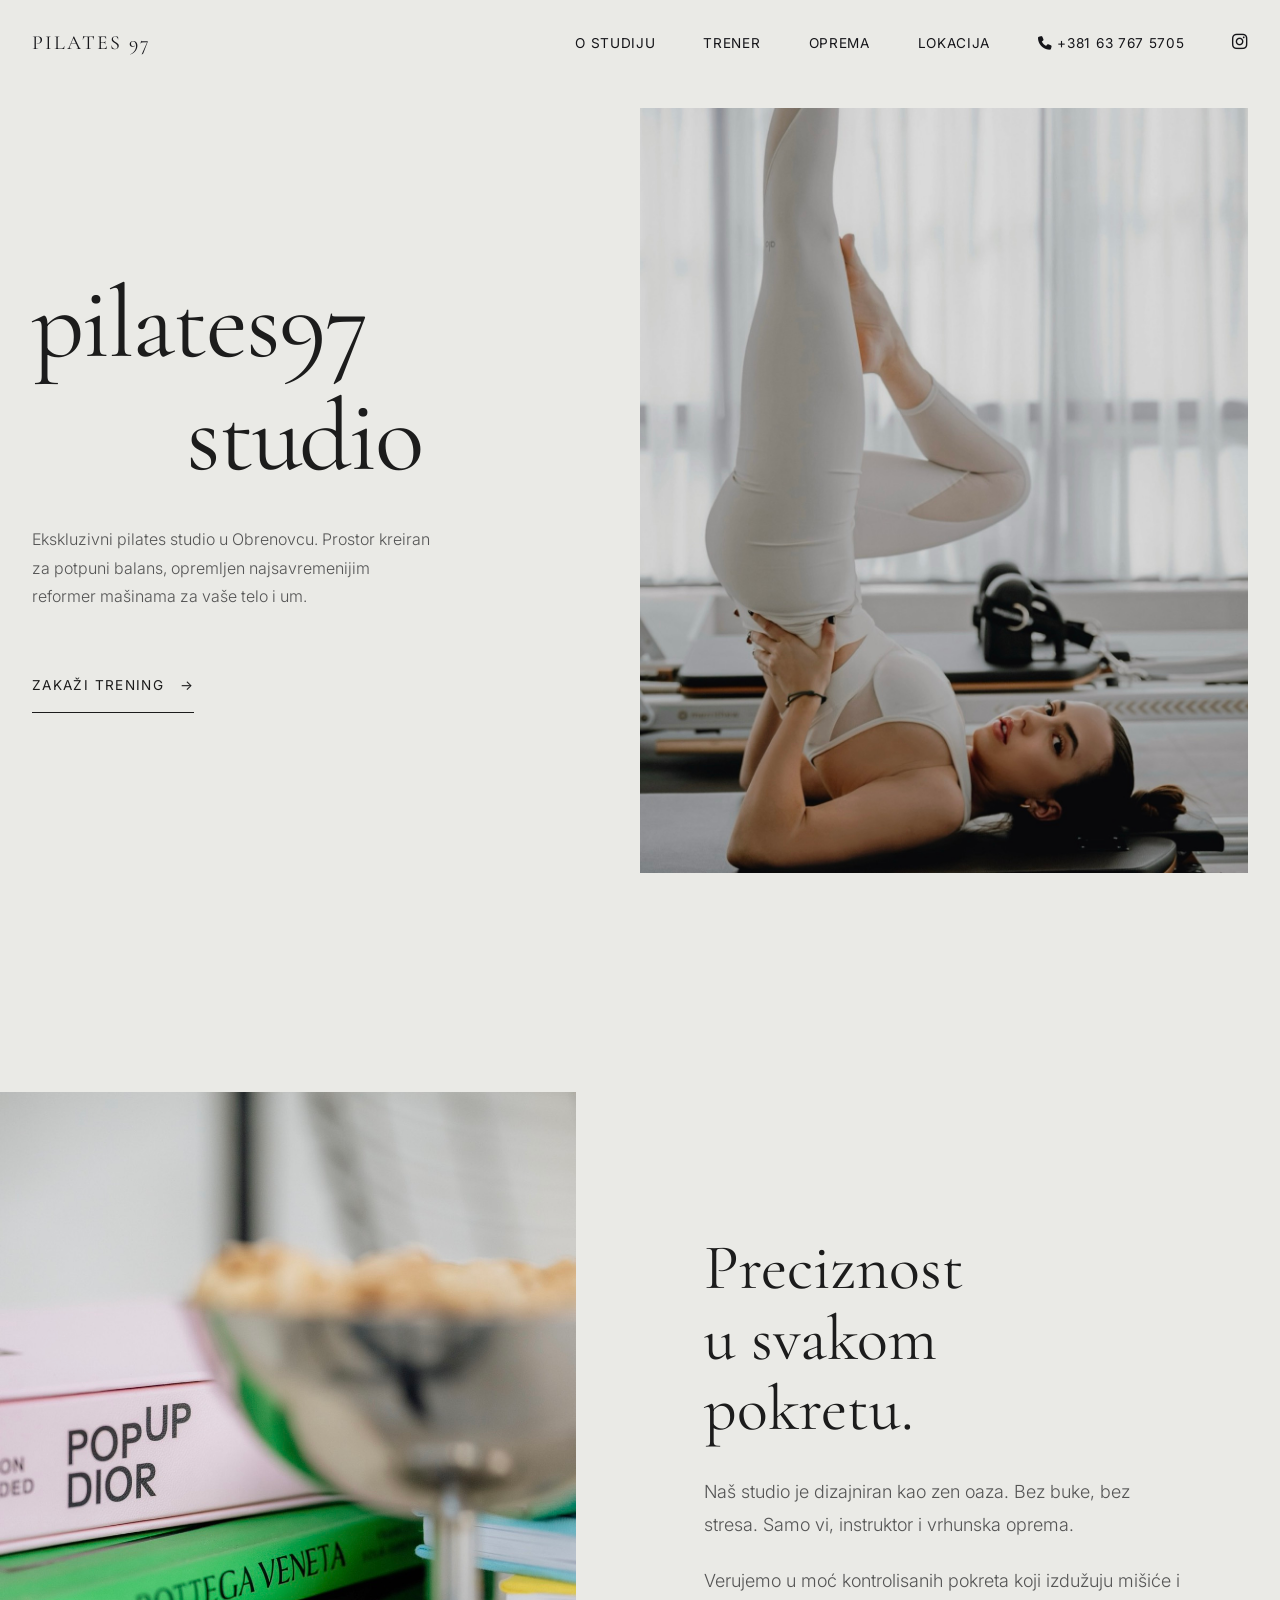
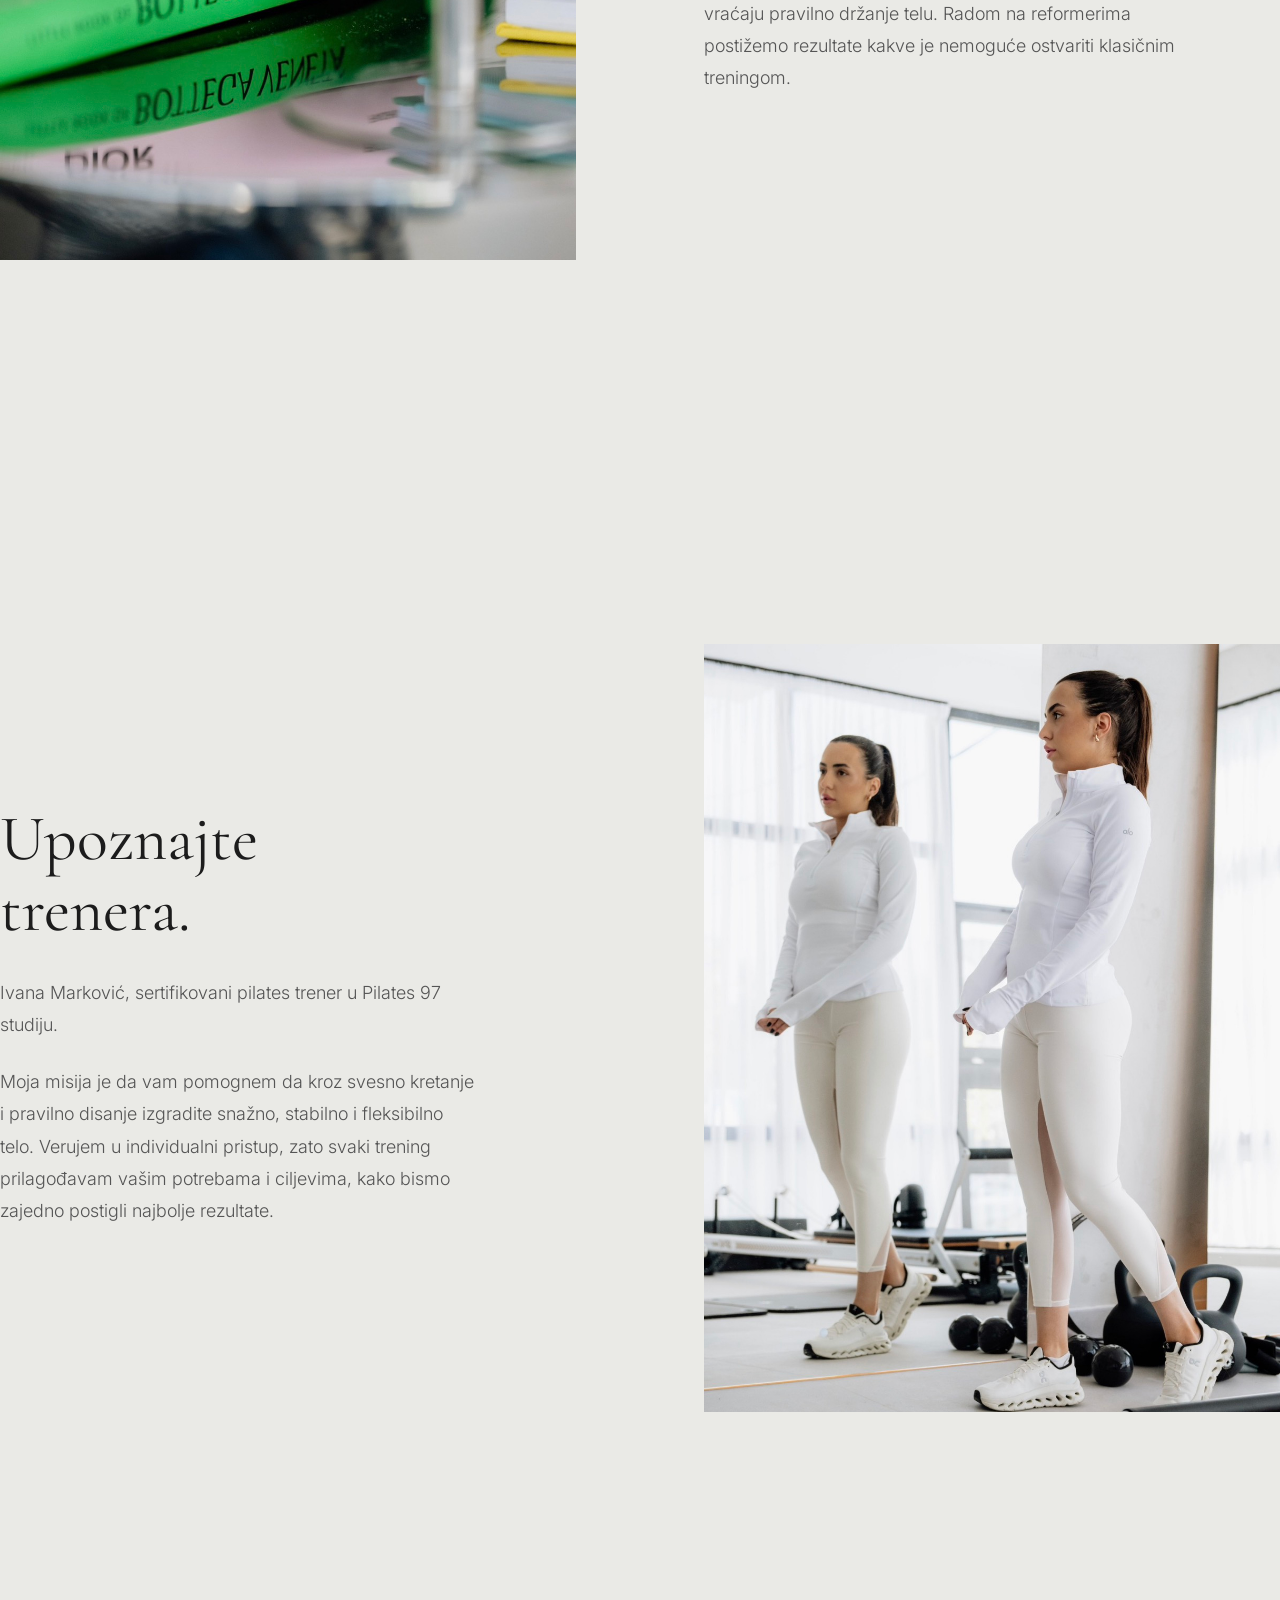
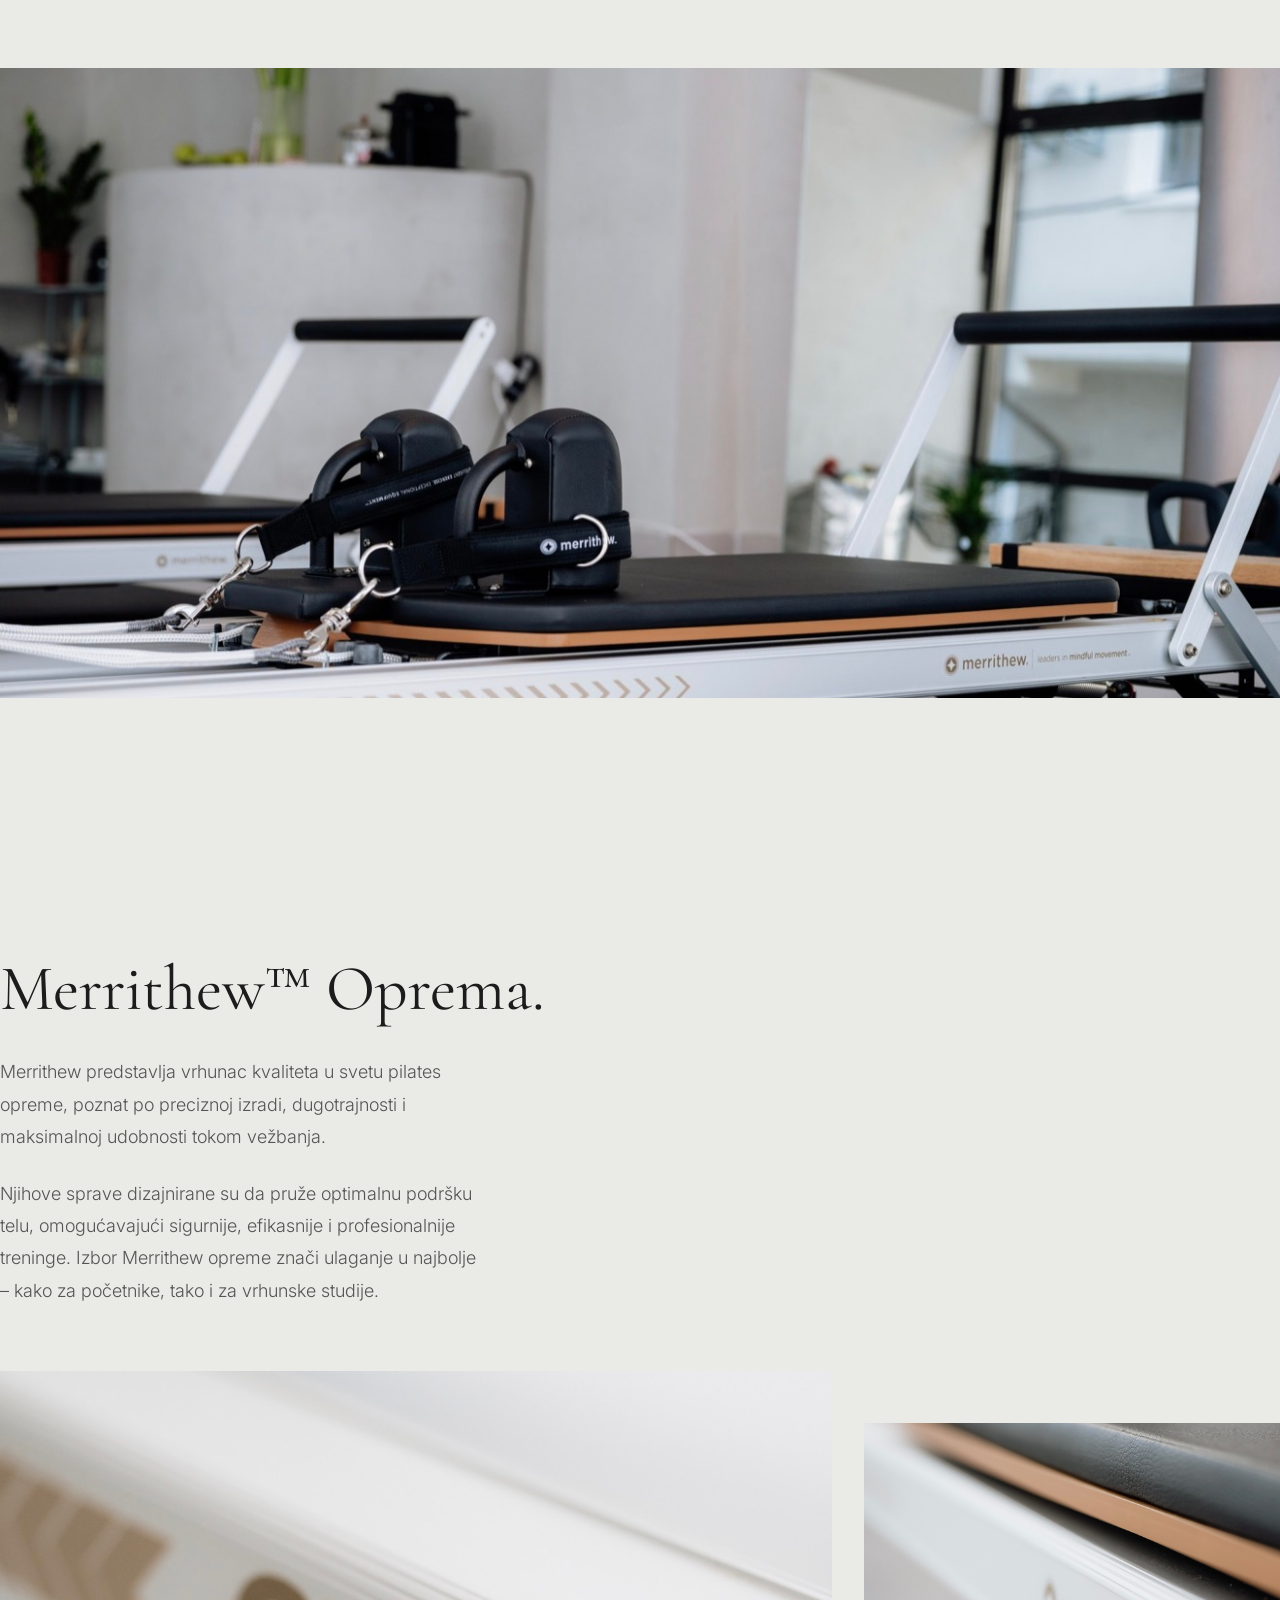
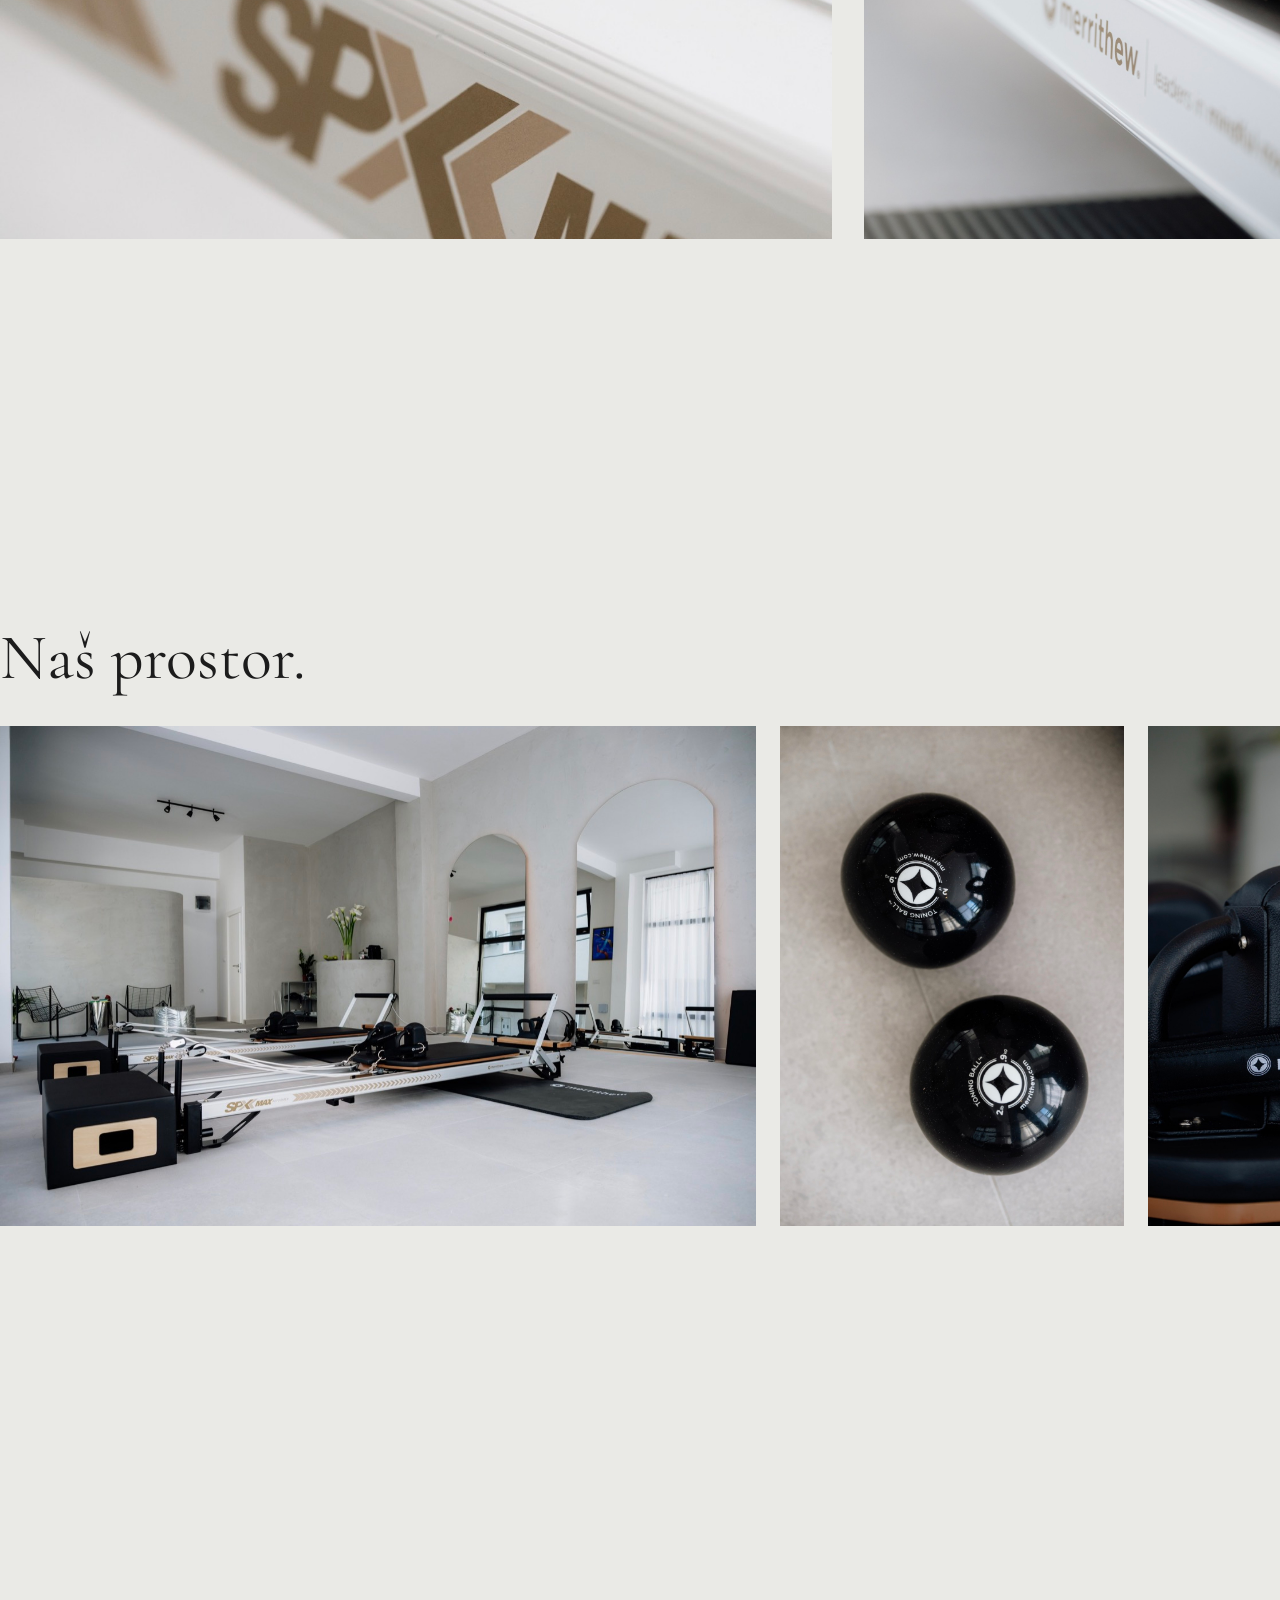
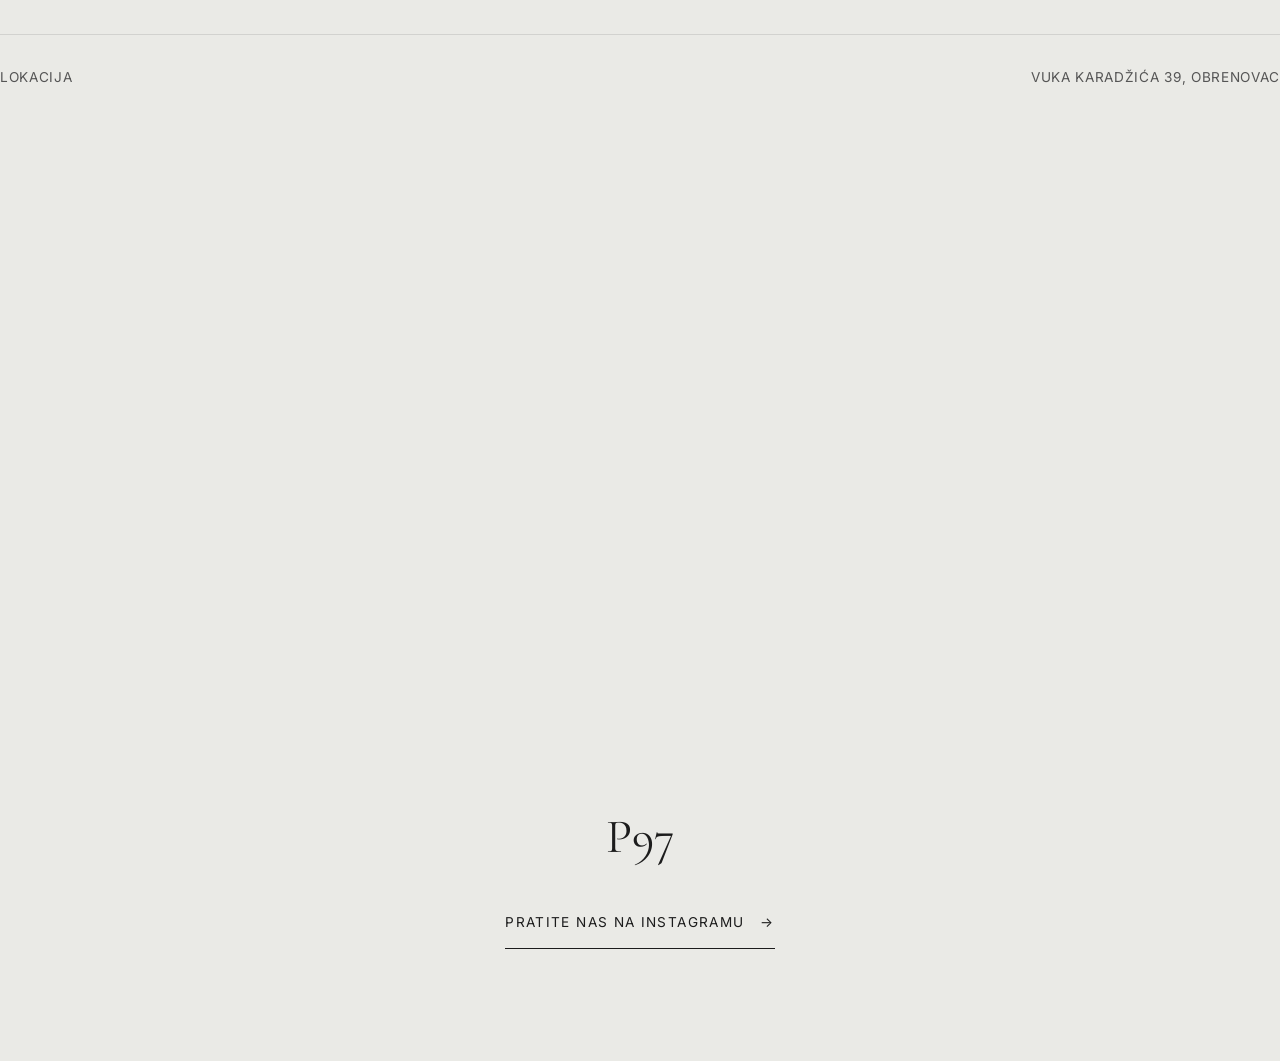
==== commit 1f98ec0b: "Some changes" ====
--- a/index.html
+++ b/index.html
@@ -35,8 +35,7 @@
     <!-- Aesthetic Hero -->
     <section class="container hero">
         <div class="hero-text reveal">
-            <h1 class="title-display"><span class="title-line">pilates97</span><span
-                    class="title-line title-studio">studio</span></h1>
+            <h1 class="title-display">pilates97<br><span class="title-studio">studio</span></h1>
             <p class="subtitle">Ekskluzivni pilates studio u Obrenovcu. Prostor kreiran za potpuni balans, opremljen
                 najsavremenijim reformer mašinama za vaše telo i um.</p>
             <a href="https://www.instagram.com/pilates97studio/" target="_blank" class="btn-elegant">Zakaži Trening
@@ -53,7 +52,7 @@
             <div class="image-block reveal">
                 <img src="slike/13.jpg" alt="Dark aesthetic reformer" loading="lazy">
             </div>
-            <div class="text-block reveal" style="padding-left: 2rem;">
+            <div class="text-block reveal">
                 <h2>Preciznost<br>u svakom<br>pokretu.</h2>
                 <p>Naš studio je dizajniran kao zen oaza. Bez buke, bez stresa. Samo vi, instruktor i vrhunska oprema.
                 </p>
@@ -66,7 +65,7 @@
     <!-- Trener Section -->
     <section class="container section-padding" id="trener">
         <div class="grid-2">
-            <div class="text-block reveal" style="padding-right: 2rem;">
+            <div class="text-block reveal">
                 <h2>Upoznajte<br>trenera.</h2>
                 <p>Ivana Marković, sertifikovani pilates trener u Pilates 97 studiju.</p>
                 <p>Moja misija je da vam pomognem da kroz svesno kretanje i pravilno disanje izgradite snažno, stabilno
@@ -86,7 +85,7 @@
 
     <!-- Content Section 2 (Grid) -->
     <section class="container section-padding" id="oprema">
-        <div class="text-block reveal" style="margin-bottom: 4rem;">
+        <div class="text-block reveal oprema-text">
             <h2><span class="serif">Merrithew™</span> Oprema.</h2>
             <p>Merrithew predstavlja vrhunac kvaliteta u svetu pilates opreme, poznat po preciznoj izradi, dugotrajnosti
                 i maksimalnoj udobnosti tokom vežbanja.</p>
--- a/index.css
+++ b/index.css
@@ -152,7 +152,7 @@
   font-size: clamp(4rem, 8vw, 8rem);
   letter-spacing: -0.02em;
   margin-bottom: 2rem;
-  width: fit-content;
+  width: 100%;
 }
 
 .title-line {
@@ -243,6 +243,10 @@
 .aesthetic-grid .large-img {
   aspect-ratio: 16/9;
   overflow: hidden;
+}
+
+.oprema-text {
+  margin-bottom: 4rem;
 }
 
 /* Button Aesthetic */
@@ -363,23 +367,51 @@
     grid-template-columns: 1fr;
     padding-top: 8rem;
     gap: 3rem;
+    align-items: start;
+    min-height: auto;
+  }
+  .title-display {
+    font-size: clamp(2.5rem, 10vw, 4.5rem);
+    margin-top: 2rem;
+    text-align: center;
   }
   .hero-text {
     padding-right: 0;
+    padding-top: 2rem;
+    display: flex;
+    flex-direction: column;
+    align-items: center;
+    text-align: center;
   }
   .hero-image-wrapper {
     height: 60vh;
   }
+  .container {
+    padding: 0 1.25rem;
+  }
   .grid-2, .aesthetic-grid {
     grid-template-columns: 1fr;
+    gap: 3rem;
   }
   .image-block {
     order: -1; /* Image above text on mobile */
+  }
+  .section-padding {
+    padding: 5rem 0;
+  }
+  .address-bar {
+    flex-direction: column;
+    gap: 0.5rem;
+    align-items: flex-start;
+  }
+  .oprema-text {
+    margin-bottom: 2rem;
   }
   header {
     mix-blend-mode: normal;
     color: var(--color-text);
     padding: 1rem 0;
+    background-color: var(--color-bg);
   }
   nav {
     justify-content: space-between;
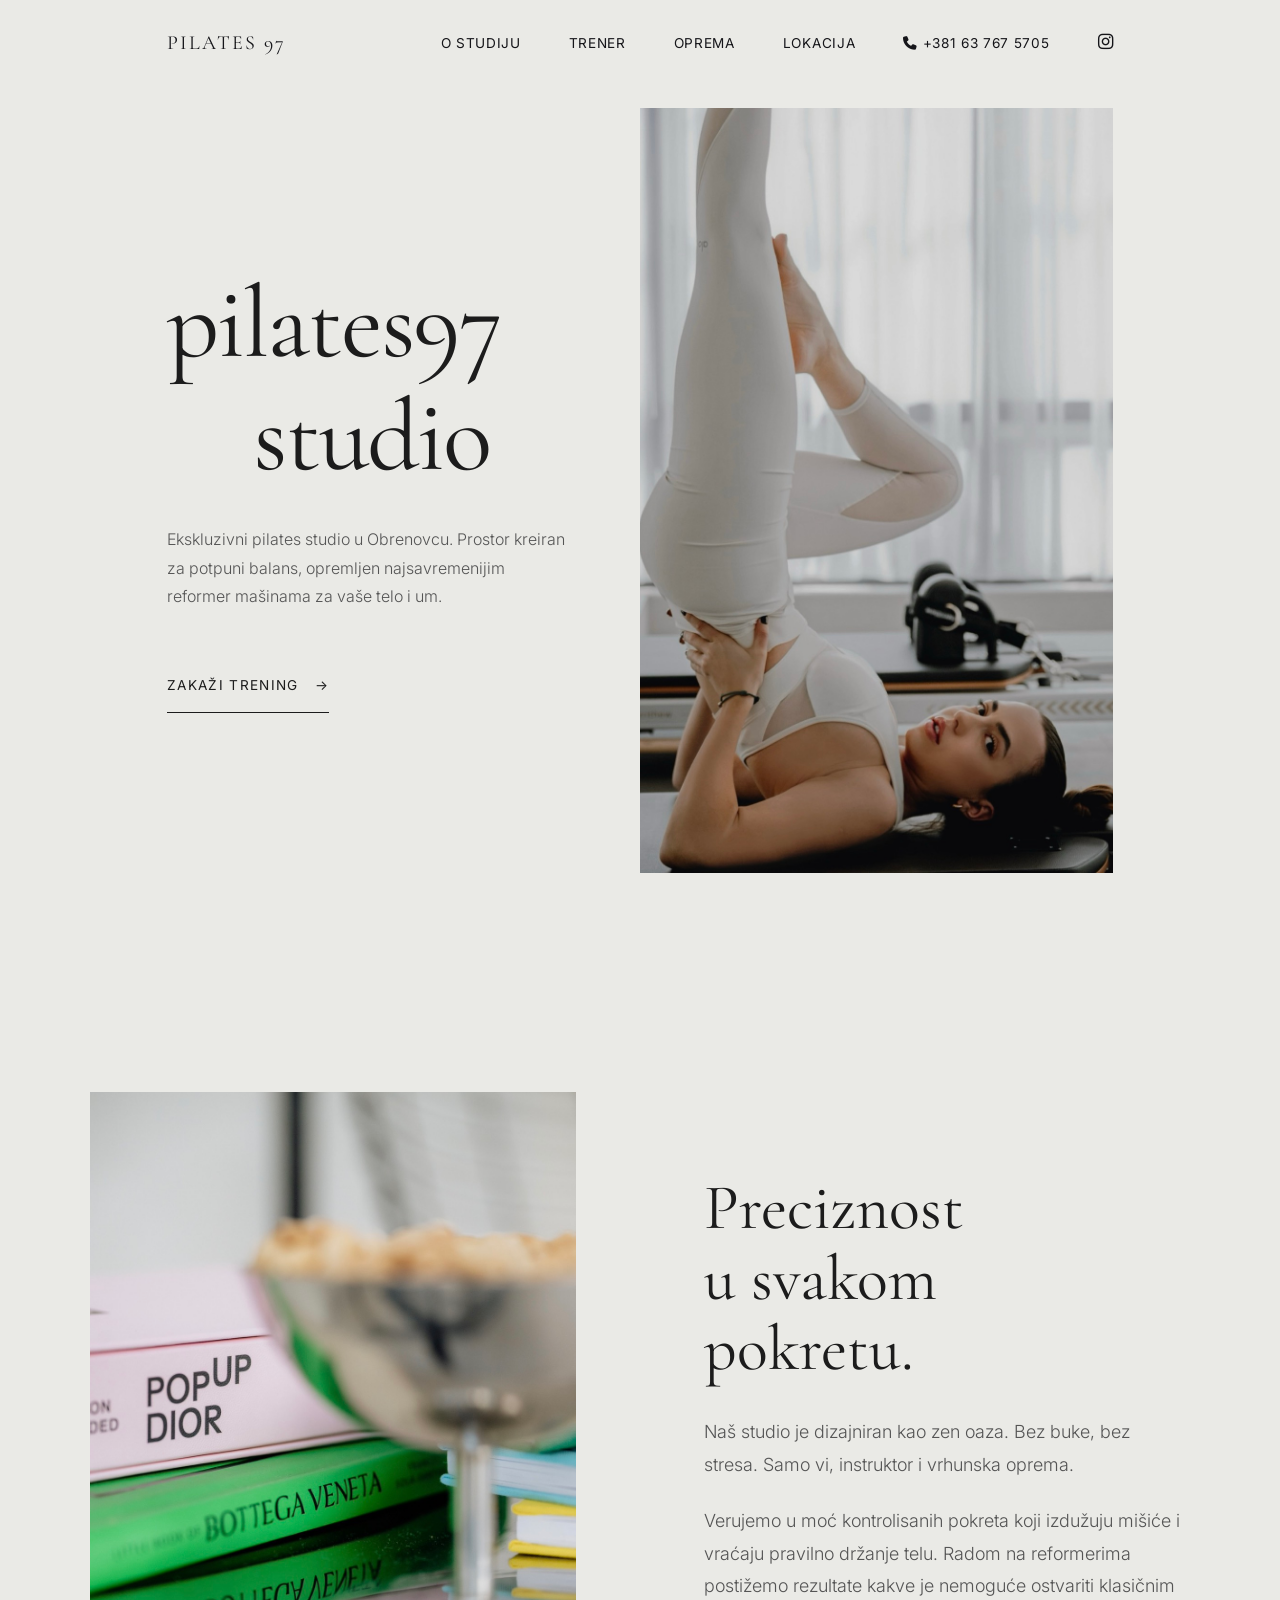
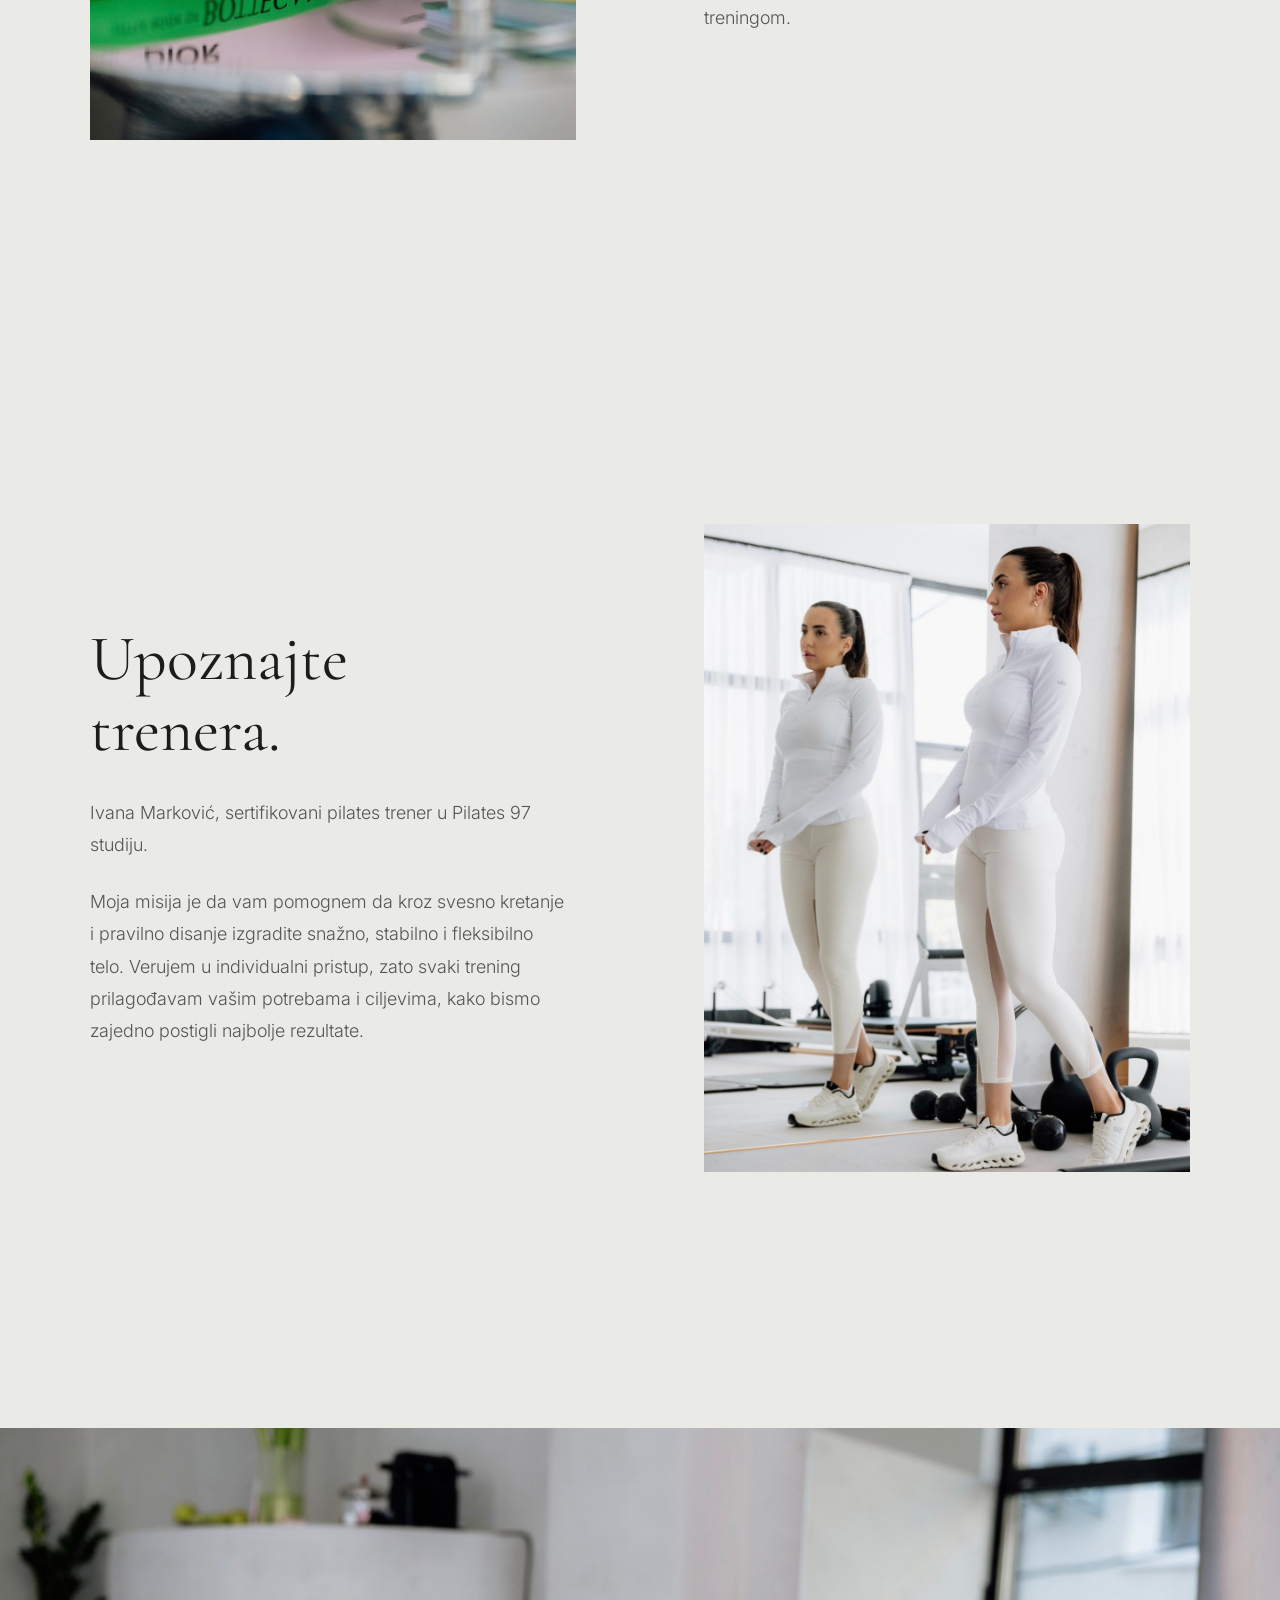
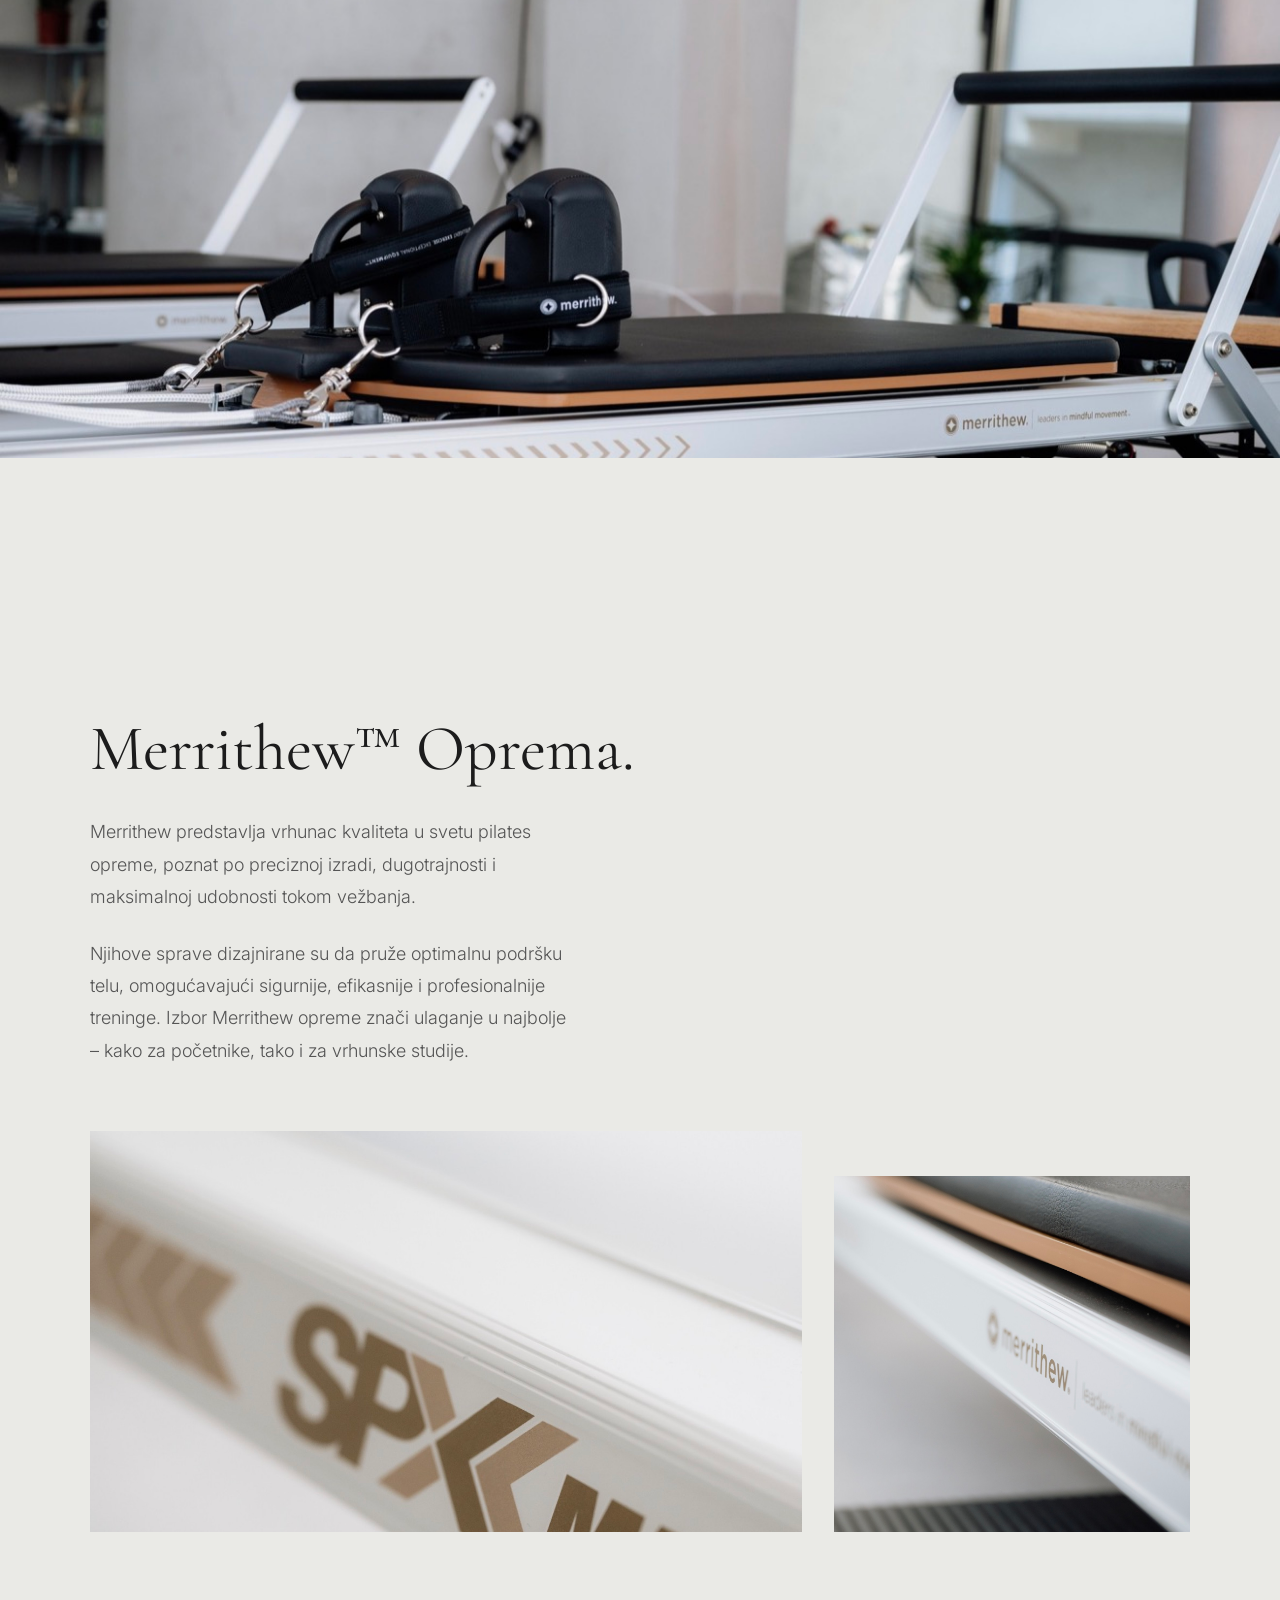
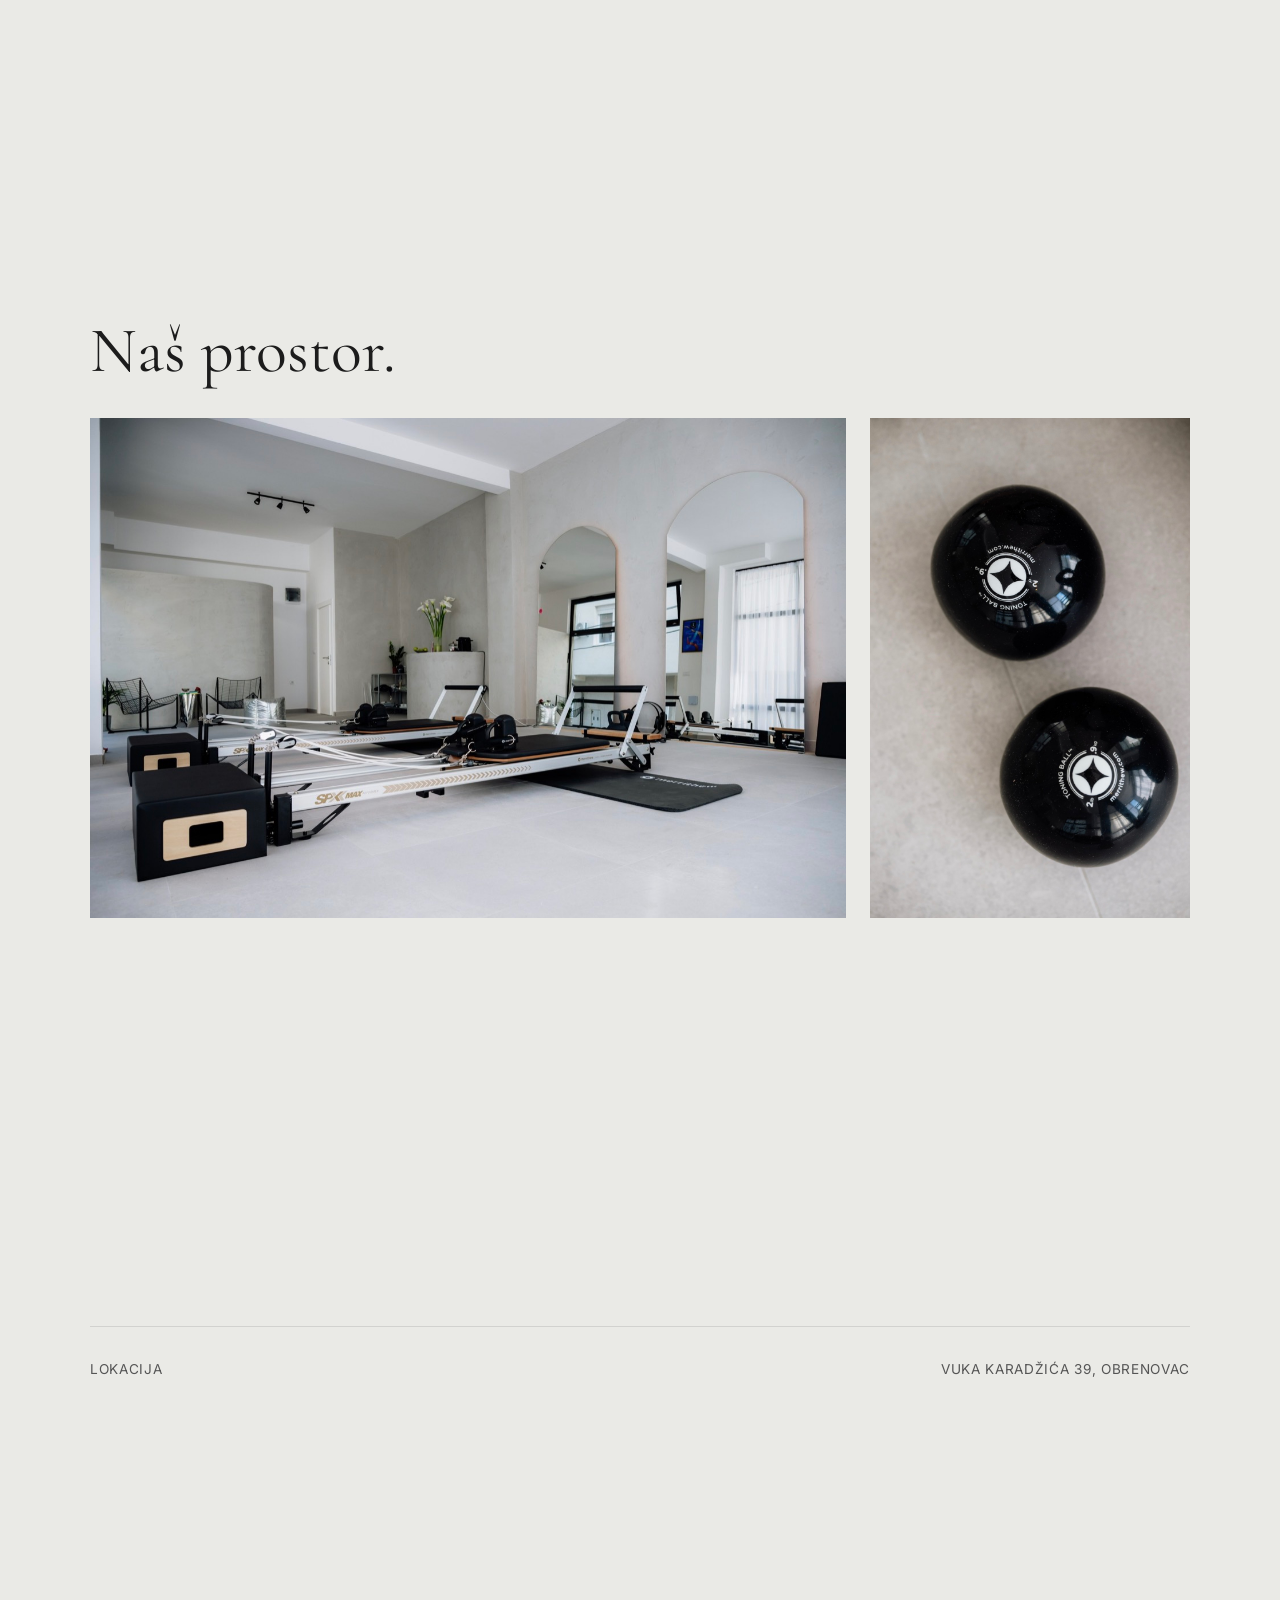
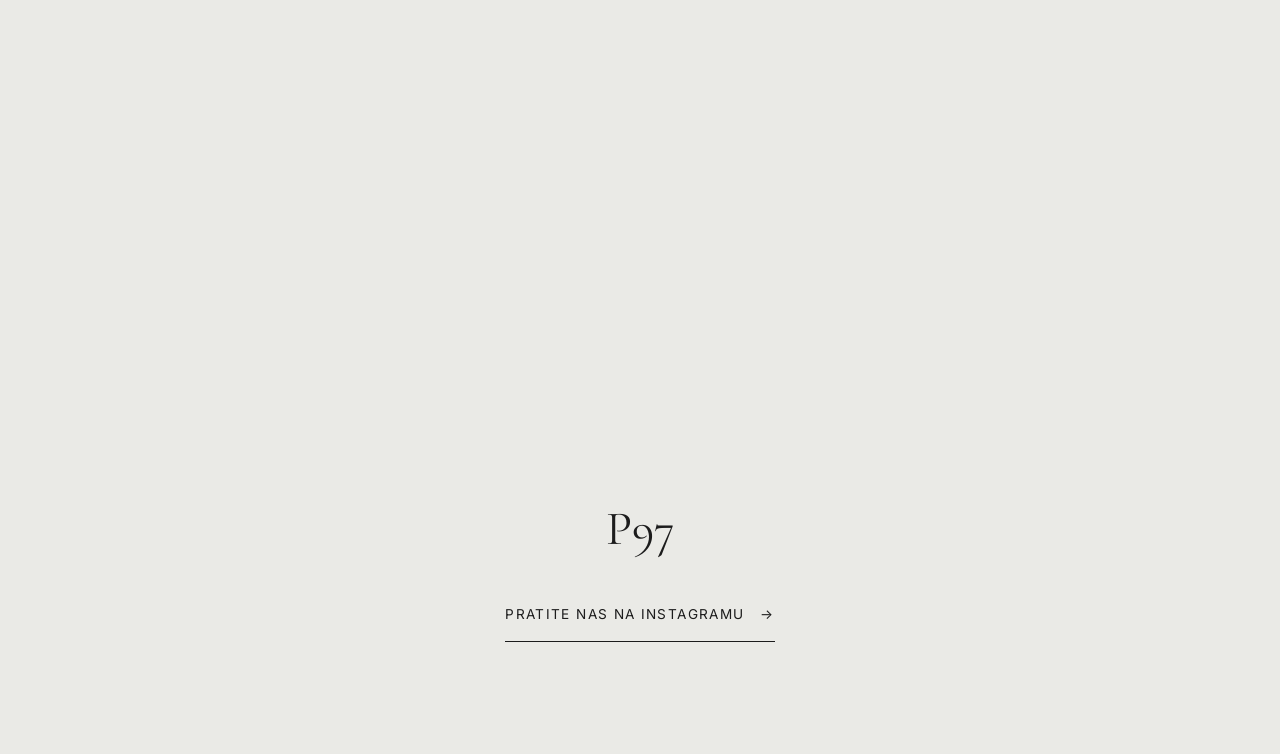
==== commit 1c446707: "Add files via upload" ====
--- a/index.html
+++ b/index.html
@@ -53,7 +53,7 @@
                 <img src="slike/13.jpg" alt="Dark aesthetic reformer" loading="lazy">
             </div>
             <div class="text-block reveal">
-                <h2>Preciznost<br>u svakom<br>pokretu.</h2>
+                <h2>Preciznost <br> u svakom <br> pokretu.</h2>
                 <p>Naš studio je dizajniran kao zen oaza. Bez buke, bez stresa. Samo vi, instruktor i vrhunska oprema.
                 </p>
                 <p>Verujemo u moć kontrolisanih pokreta koji izdužuju mišiće i vraćaju pravilno držanje telu. Radom na
@@ -66,7 +66,7 @@
     <section class="container section-padding" id="trener">
         <div class="grid-2">
             <div class="text-block reveal">
-                <h2>Upoznajte<br>trenera.</h2>
+                <h2>Upoznajte <br> trenera.</h2>
                 <p>Ivana Marković, sertifikovani pilates trener u Pilates 97 studiju.</p>
                 <p>Moja misija je da vam pomognem da kroz svesno kretanje i pravilno disanje izgradite snažno, stabilno
                     i fleksibilno telo. Verujem u individualni pristup, zato svaki trening prilagođavam vašim potrebama
--- a/index.css
+++ b/index.css
@@ -1,15 +1,16 @@
 @import url('https://fonts.googleapis.com/css2?family=Cormorant+Garamond:ital,wght@0,300;0,400;0,500;0,600;1,400&family=Inter:wght@200;300;400;500&display=swap');
 
 :root {
-  --color-bg: #EAEAE6; /* Soft aesthetic concrete/beige */
+  --color-bg: #EAEAE6;
+  /* Soft aesthetic concrete/beige */
   --color-surface: #F5F5F3;
   --color-text: #1C1C1C;
   --color-text-muted: #555555;
   --color-accent: #333333;
-  
+
   --font-serif: 'Cormorant Garamond', serif;
   --font-sans: 'Inter', sans-serif;
-  
+
   --spacing-xs: 1rem;
   --spacing-sm: 2rem;
   --spacing-md: 4rem;
@@ -40,7 +41,11 @@
   -moz-osx-font-smoothing: grayscale;
 }
 
-h1, h2, h3, h4, .serif {
+h1,
+h2,
+h3,
+h4,
+.serif {
   font-family: var(--font-serif);
   font-weight: 400;
   line-height: 1.1;
@@ -65,9 +70,9 @@
 /* Layout */
 .container {
   width: 100%;
-  max-width: 1400px;
+  max-width: 1100px;
   margin: 0 auto;
-  padding: 0 2rem;
+  padding: 0 6vw;
 }
 
 /* Header */
@@ -80,7 +85,8 @@
   z-index: 100;
   mix-blend-mode: difference;
   color: white;
-  pointer-events: none; /* Let clicks pass through if needed, except on links */
+  pointer-events: none;
+  /* Let clicks pass through if needed, except on links */
 }
 
 nav {
@@ -285,7 +291,7 @@
   display: flex;
   justify-content: space-between;
   padding: 2rem 0;
-  border-top: 1px solid rgba(0,0,0,0.1);
+  border-top: 1px solid rgba(0, 0, 0, 0.1);
   font-size: 0.85rem;
   letter-spacing: 0.05em;
   text-transform: uppercase;
@@ -345,12 +351,12 @@
 }
 
 .gallery-scroll::-webkit-scrollbar-track {
-  background: rgba(0,0,0,0.05); 
+  background: rgba(0, 0, 0, 0.05);
   border-radius: 4px;
 }
 
 .gallery-scroll::-webkit-scrollbar-thumb {
-  background-color: var(--color-text-muted); 
+  background-color: var(--color-text-muted);
   border-radius: 4px;
 }
 
@@ -370,55 +376,95 @@
     align-items: start;
     min-height: auto;
   }
+
   .title-display {
     font-size: clamp(2.5rem, 10vw, 4.5rem);
     margin-top: 2rem;
     text-align: center;
   }
+
   .hero-text {
     padding-right: 0;
     padding-top: 2rem;
     display: flex;
     flex-direction: column;
-    align-items: center;
-    text-align: center;
-  }
+    align-items: flex-start;
+    text-align: left;
+  }
+
   .hero-image-wrapper {
     height: 60vh;
   }
+
   .container {
-    padding: 0 1.25rem;
-  }
-  .grid-2, .aesthetic-grid {
+    padding: 0 1.5rem;
+  }
+
+  .grid-2,
+  .aesthetic-grid {
     grid-template-columns: 1fr;
     gap: 3rem;
   }
+
   .image-block {
-    order: -1; /* Image above text on mobile */
-  }
+    order: -1;
+    /* Image above text on mobile */
+  }
+
   .section-padding {
     padding: 5rem 0;
   }
+
+  .text-block {
+    text-align: left;
+    display: flex;
+    flex-direction: column;
+    align-items: flex-start;
+  }
+
+  .text-block h2 {
+    font-size: clamp(2.2rem, 8vw, 3rem);
+    text-align: left;
+  }
+
+  /* Prevent forced breaks in headers from making them too tall on mobile */
+  h2 br {
+    display: none;
+  }
+
+  .text-block p {
+    font-size: 1.05rem;
+    line-height: 1.6;
+    color: var(--color-text); /* Slightly darker for better mobile contrast */
+    max-width: none;
+  }
+
   .address-bar {
     flex-direction: column;
     gap: 0.5rem;
-    align-items: flex-start;
-  }
+    align-items: center;
+    text-align: center;
+  }
+
   .oprema-text {
     margin-bottom: 2rem;
   }
+
   header {
     mix-blend-mode: normal;
     color: var(--color-text);
     padding: 1rem 0;
     background-color: var(--color-bg);
   }
+
   nav {
     justify-content: space-between;
   }
+
   .mobile-menu-btn {
     display: block;
   }
+
   .nav-links {
     position: fixed;
     top: 0;
@@ -434,14 +480,17 @@
     transition: right 0.4s ease;
     z-index: 100;
   }
+
   .nav-links.active {
     right: 0;
-    box-shadow: -5px 0 15px rgba(0,0,0,0.1);
-  }
+    box-shadow: -5px 0 15px rgba(0, 0, 0, 0.1);
+  }
+
   .nav-links a {
     font-size: 0.75rem;
   }
+
   .gallery-scroll img {
     height: 350px;
   }
-}
+}
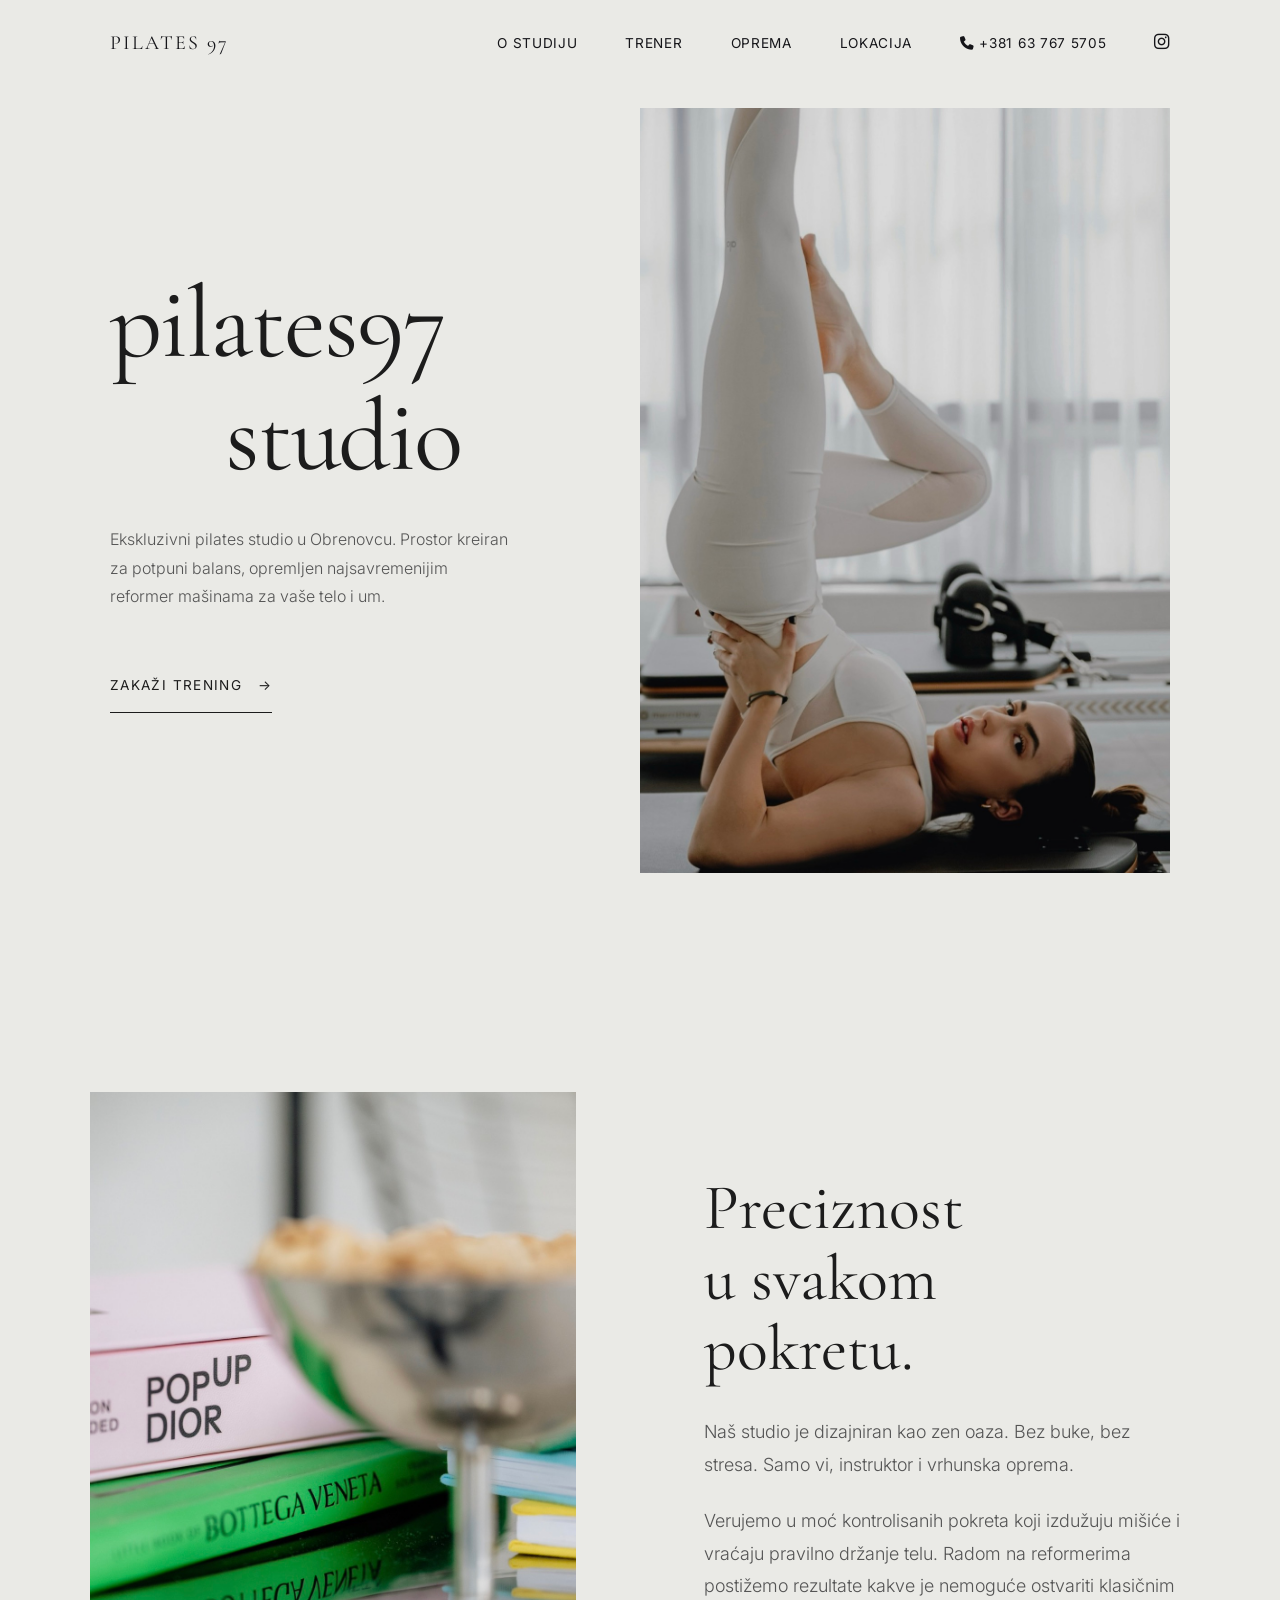
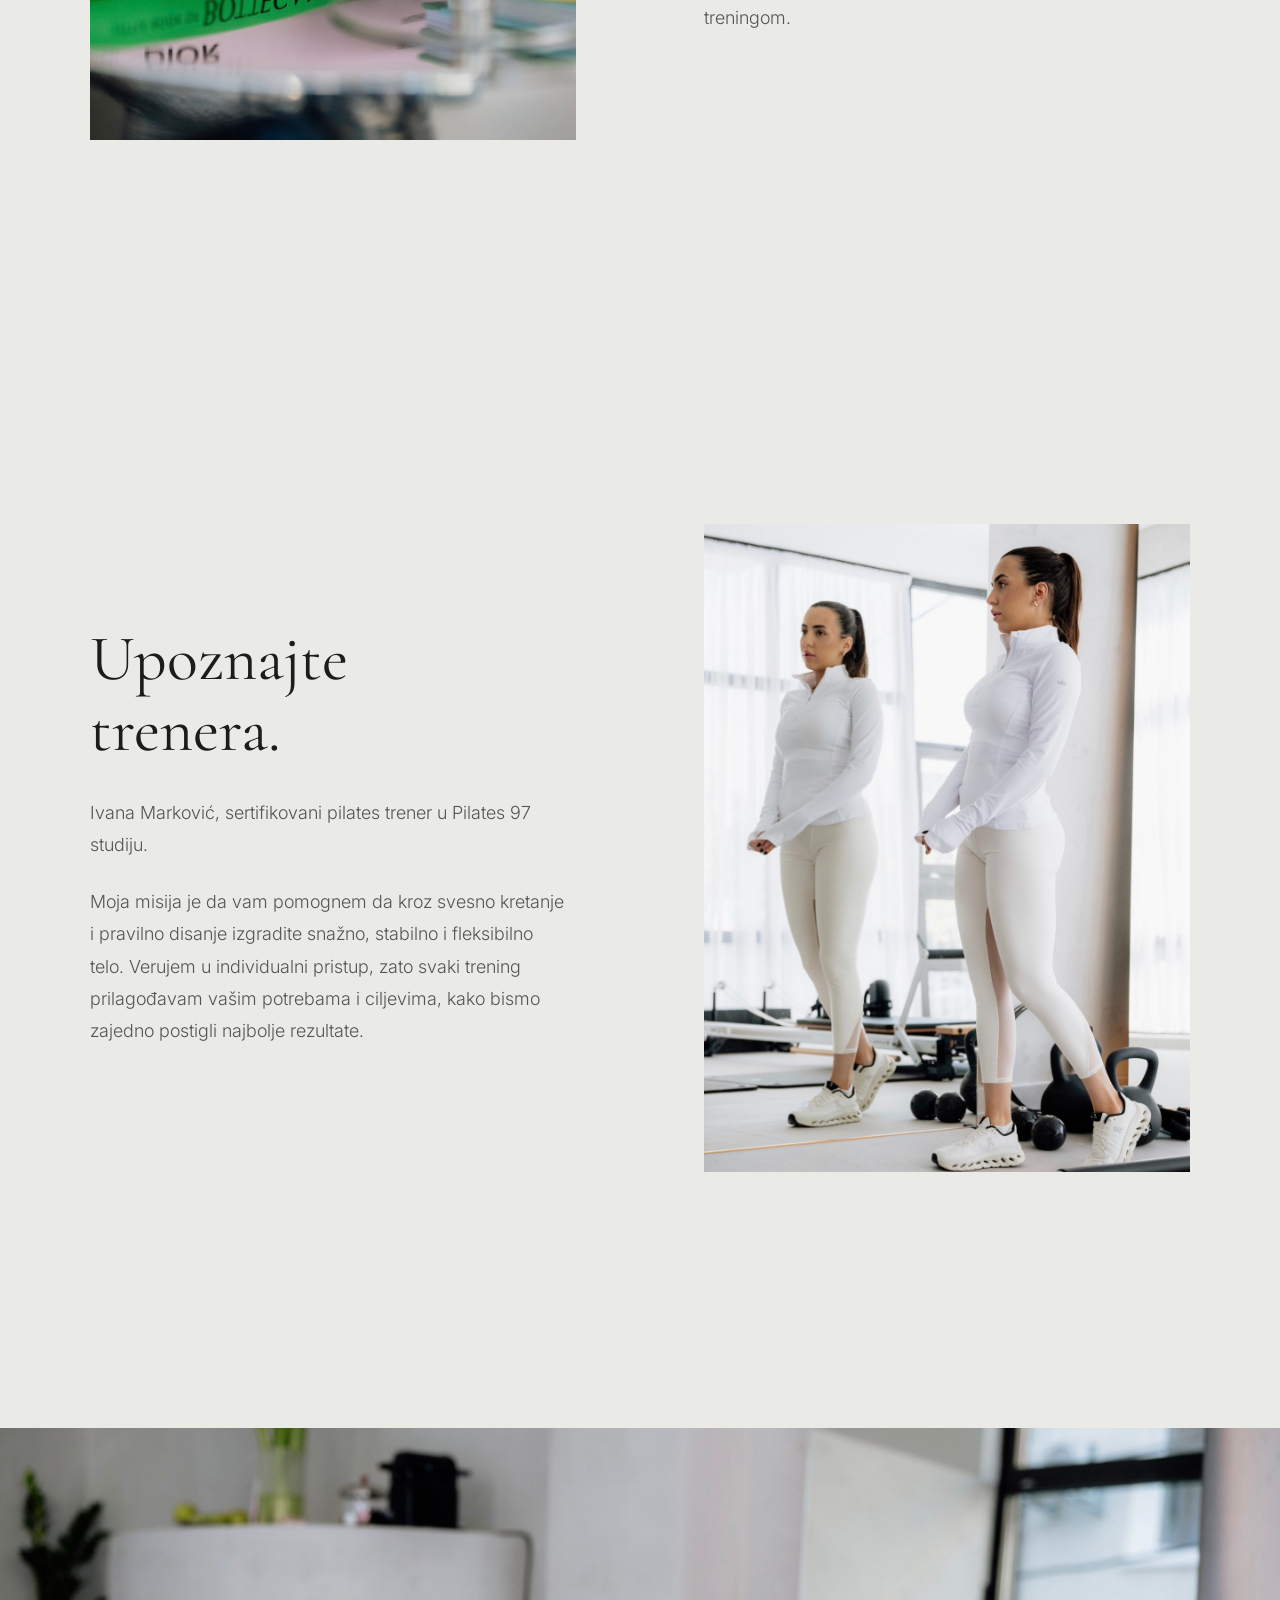
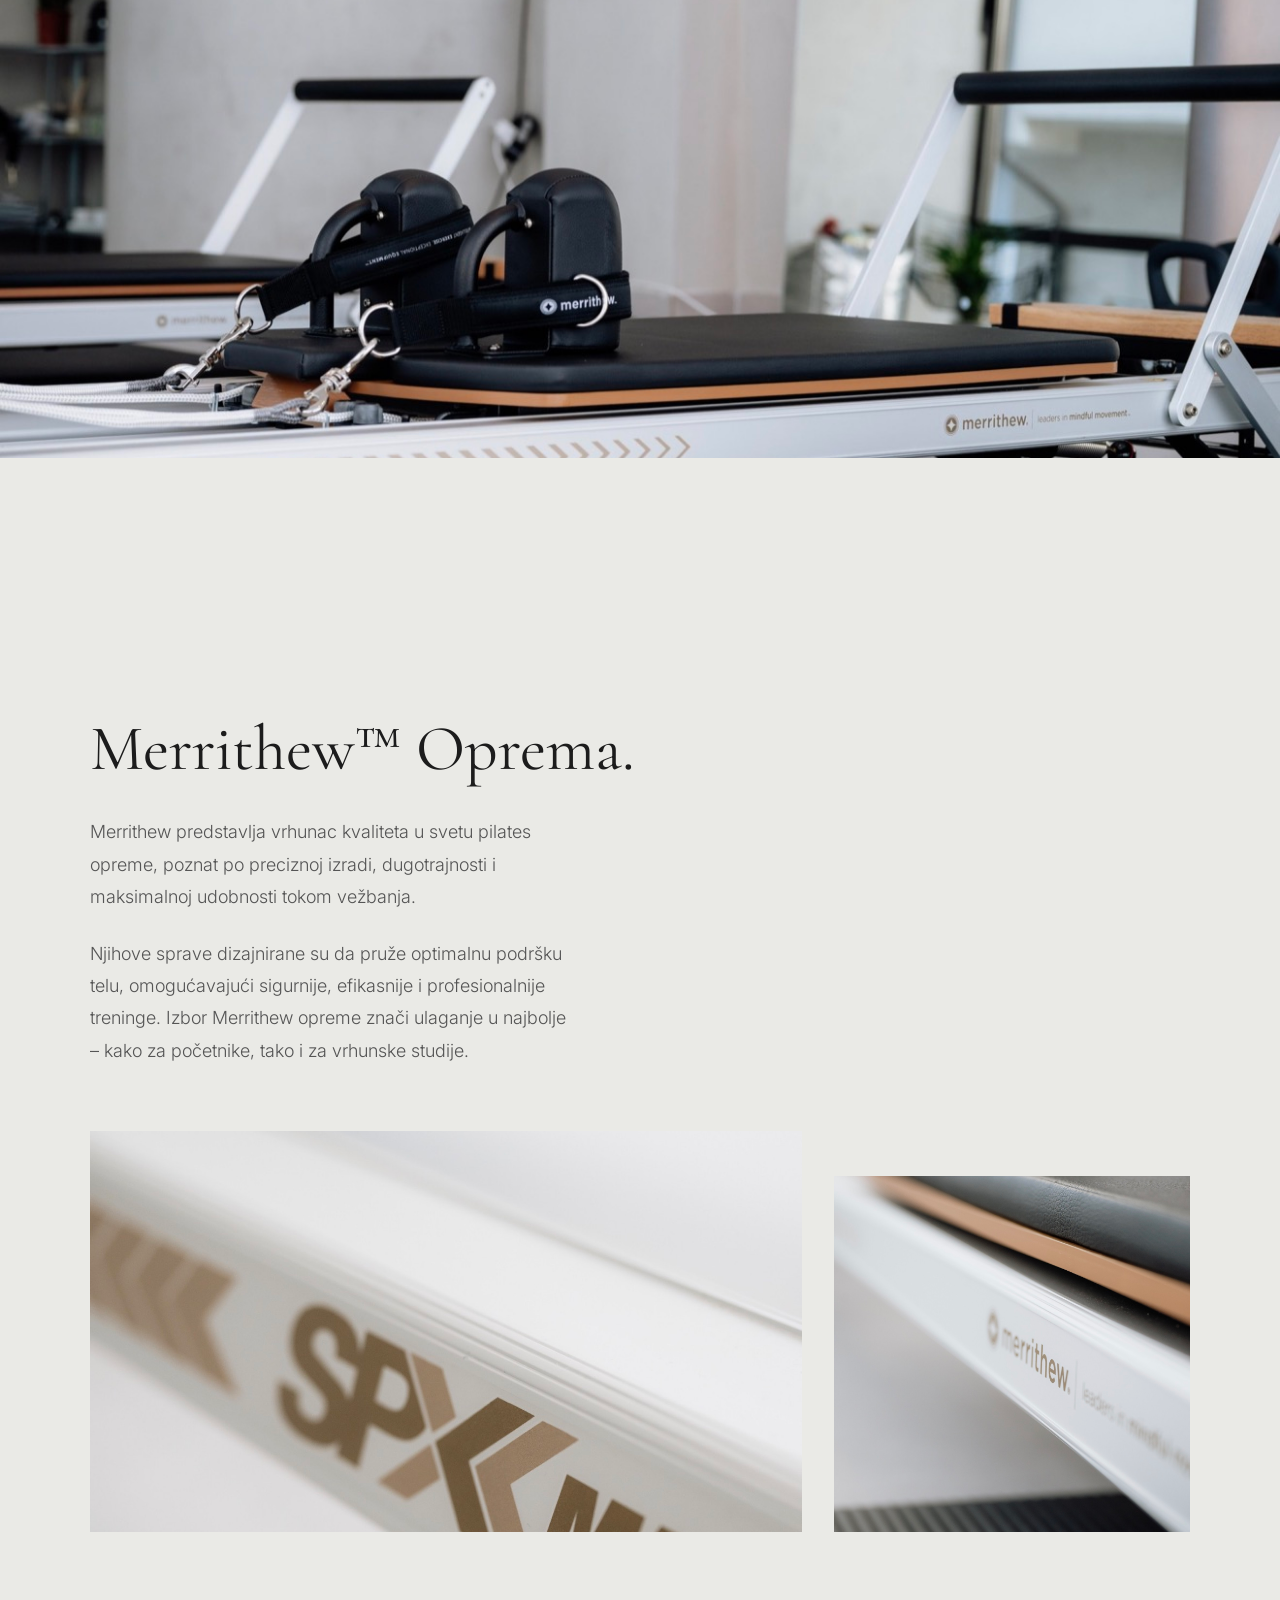
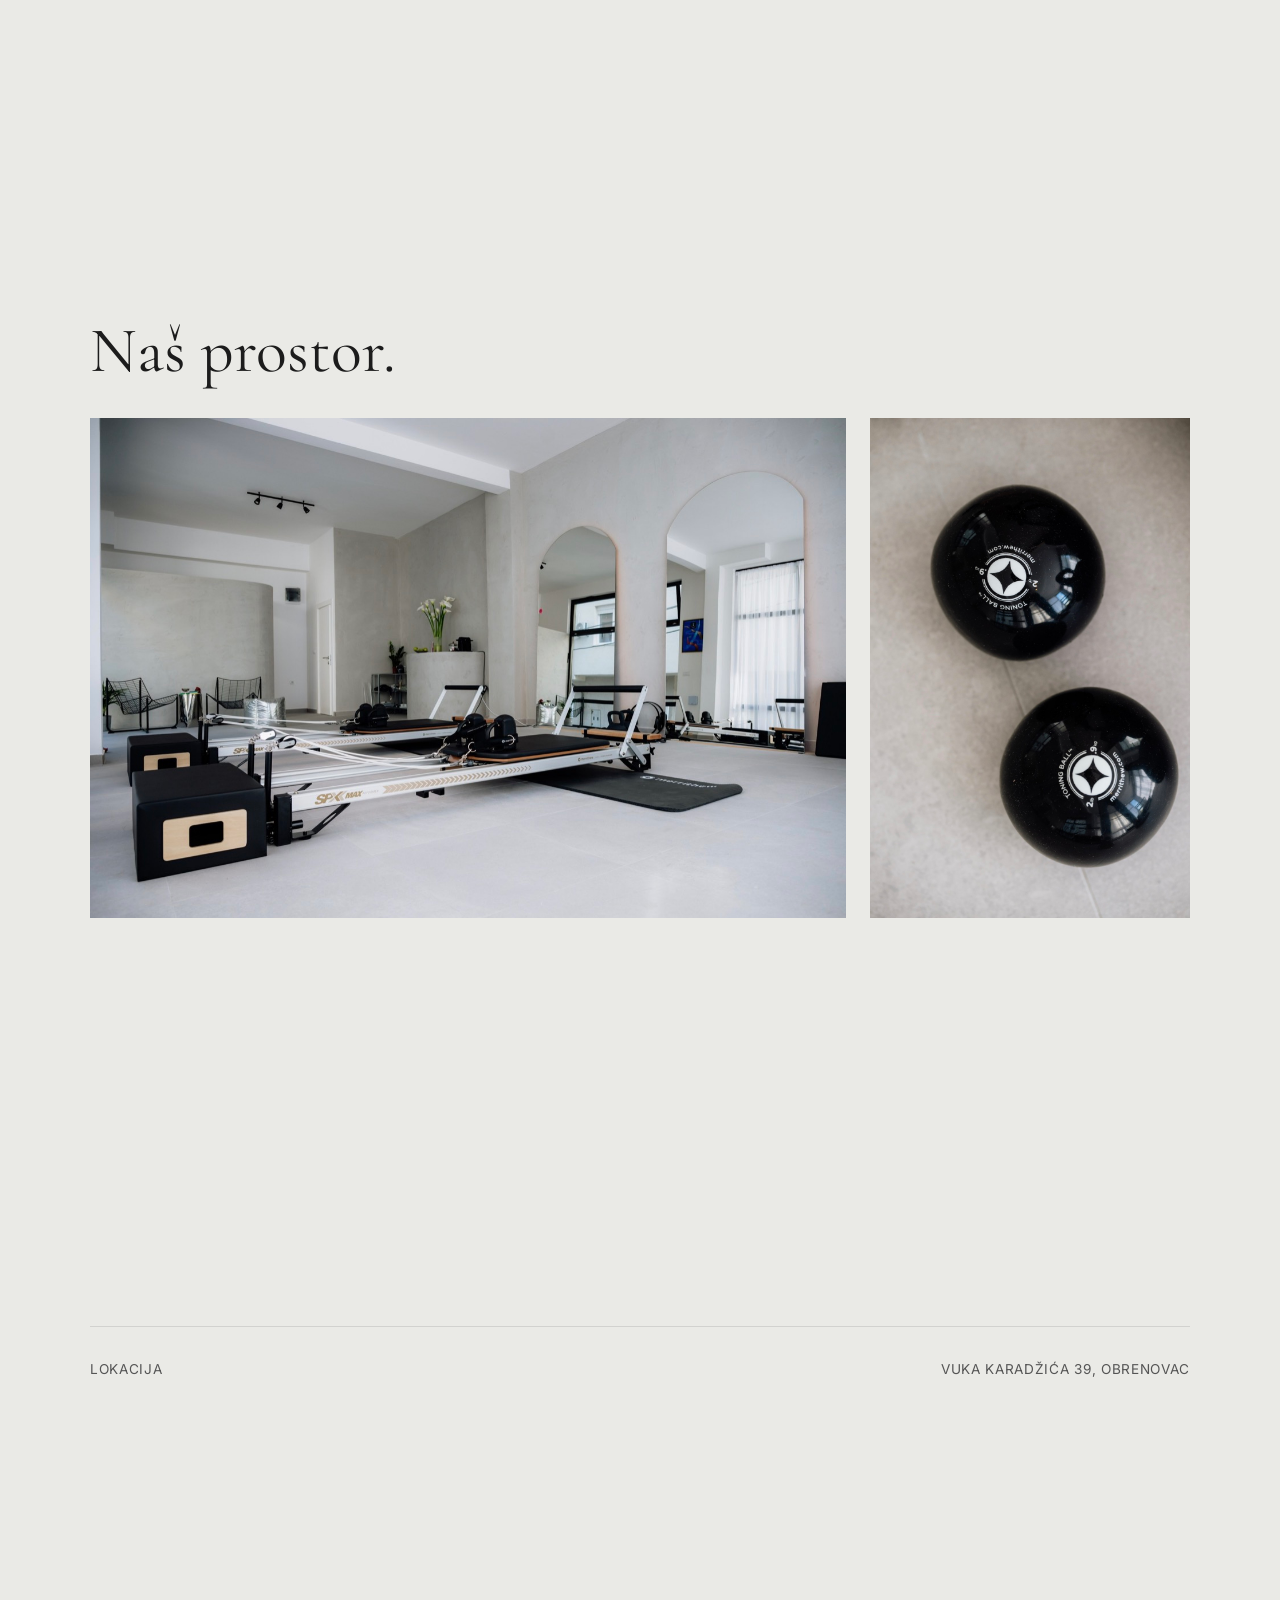
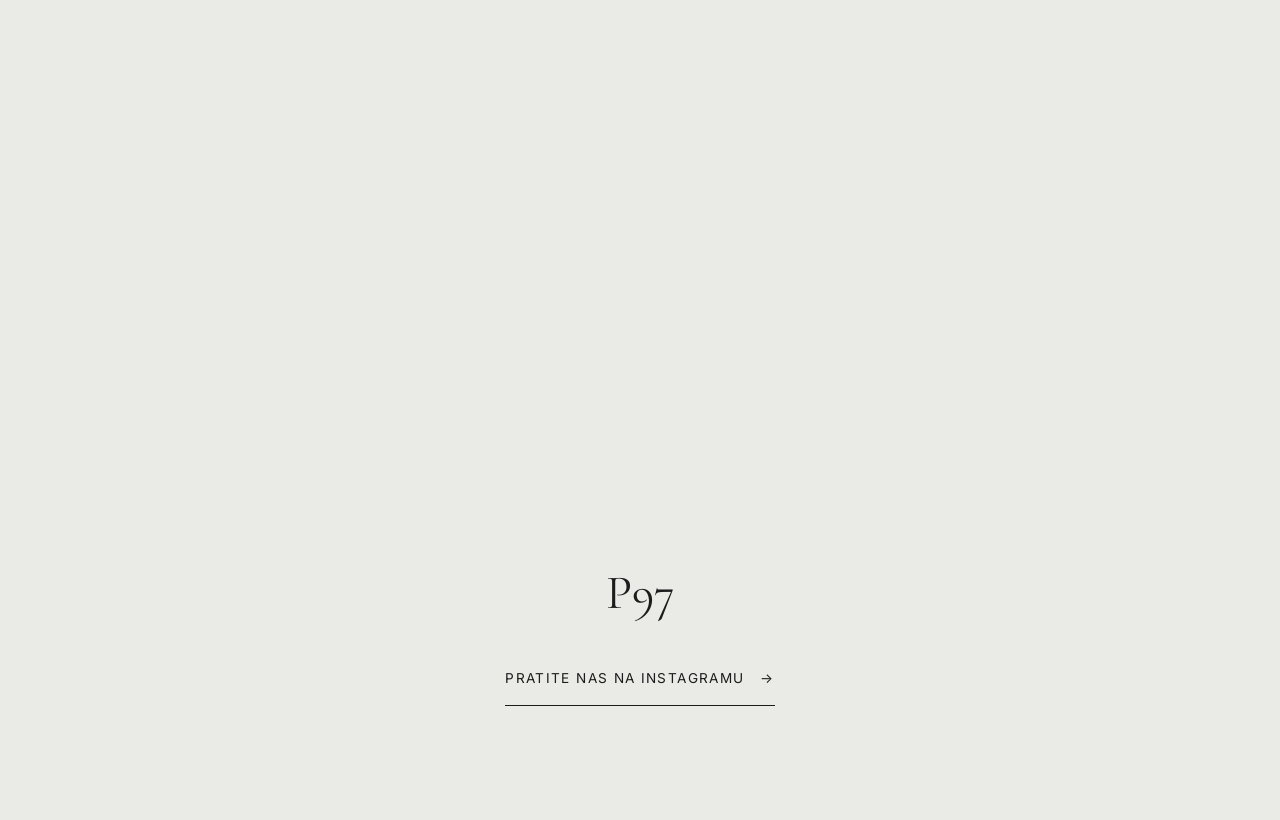
==== commit c256c2e3: "changes" ====
--- a/index.html
+++ b/index.html
@@ -36,8 +36,7 @@
     <section class="container hero">
         <div class="hero-text reveal">
             <h1 class="title-display">pilates97<br><span class="title-studio">studio</span></h1>
-            <p class="subtitle">Ekskluzivni pilates studio u Obrenovcu. Prostor kreiran za potpuni balans, opremljen
-                najsavremenijim reformer mašinama za vaše telo i um.</p>
+            <p class="subtitle">Ekskluzivni pilates studio u Obrenovcu. Prostor kreiran za potpuni balans, opremljen najsavremenijim reformer mašinama za vaše telo i um.</p>
             <a href="https://www.instagram.com/pilates97studio/" target="_blank" class="btn-elegant">Zakaži Trening
                 <span>&rarr;</span></a>
         </div>
@@ -54,10 +53,8 @@
             </div>
             <div class="text-block reveal">
                 <h2>Preciznost <br> u svakom <br> pokretu.</h2>
-                <p>Naš studio je dizajniran kao zen oaza. Bez buke, bez stresa. Samo vi, instruktor i vrhunska oprema.
-                </p>
-                <p>Verujemo u moć kontrolisanih pokreta koji izdužuju mišiće i vraćaju pravilno držanje telu. Radom na
-                    reformerima postižemo rezultate kakve je nemoguće ostvariti klasičnim treningom.</p>
+                <p>Naš studio je dizajniran kao zen oaza. Bez buke, bez stresa. Samo vi, instruktor i vrhunska oprema.</p>
+                <p>Verujemo u moć kontrolisanih pokreta koji izdužuju mišiće i vraćaju pravilno držanje telu. Radom na reformerima postižemo rezultate kakve je nemoguće ostvariti klasičnim treningom.</p>
             </div>
         </div>
     </section>
@@ -68,9 +65,7 @@
             <div class="text-block reveal">
                 <h2>Upoznajte <br> trenera.</h2>
                 <p>Ivana Marković, sertifikovani pilates trener u Pilates 97 studiju.</p>
-                <p>Moja misija je da vam pomognem da kroz svesno kretanje i pravilno disanje izgradite snažno, stabilno
-                    i fleksibilno telo. Verujem u individualni pristup, zato svaki trening prilagođavam vašim potrebama
-                    i ciljevima, kako bismo zajedno postigli najbolje rezultate.</p>
+                <p>Moja misija je da vam pomognem da kroz svesno kretanje i pravilno disanje izgradite snažno, stabilno i fleksibilno telo. Verujem u individualni pristup, zato svaki trening prilagođavam vašim potrebama i ciljevima, kako bismo zajedno postigli najbolje rezultate.</p>
             </div>
             <div class="image-block reveal">
                 <img src="slike/22.jpg" alt="Trener Ivana Markovic" loading="lazy">
@@ -87,11 +82,8 @@
     <section class="container section-padding" id="oprema">
         <div class="text-block reveal oprema-text">
             <h2><span class="serif">Merrithew™</span> Oprema.</h2>
-            <p>Merrithew predstavlja vrhunac kvaliteta u svetu pilates opreme, poznat po preciznoj izradi, dugotrajnosti
-                i maksimalnoj udobnosti tokom vežbanja.</p>
-            <p>Njihove sprave dizajnirane su da pruže optimalnu podršku telu, omogućavajući sigurnije, efikasnije i
-                profesionalnije treninge. Izbor Merrithew opreme znači ulaganje u najbolje – kako za početnike, tako i
-                za vrhunske studije.</p>
+            <p>Merrithew predstavlja vrhunac kvaliteta u svetu pilates opreme, poznat po preciznoj izradi, dugotrajnosti i maksimalnoj udobnosti tokom vežbanja.</p>
+            <p>Njihove sprave dizajnirane su da pruže optimalnu podršku telu, omogućavajući sigurnije, efikasnije i profesionalnije treninge. Izbor Merrithew opreme znači ulaganje u najbolje – kako za početnike, tako i za vrhunske studije.</p>
         </div>
         <div class="aesthetic-grid reveal">
             <div class="large-img">
--- a/index.css
+++ b/index.css
@@ -36,6 +36,8 @@
   font-family: var(--font-sans);
   color: var(--color-text);
   line-height: 1.5;
+  margin: 0;
+  padding: 0;
   overflow-x: hidden;
   -webkit-font-smoothing: antialiased;
   -moz-osx-font-smoothing: grayscale;
@@ -68,11 +70,13 @@
 }
 
 /* Layout */
+section,
 .container {
   width: 100%;
   max-width: 1100px;
   margin: 0 auto;
-  padding: 0 6vw;
+  padding-left: 20px;
+  padding-right: 20px;
 }
 
 /* Header */
@@ -388,8 +392,8 @@
     padding-top: 2rem;
     display: flex;
     flex-direction: column;
-    align-items: flex-start;
-    text-align: left;
+    align-items: center;
+    text-align: center;
   }
 
   .hero-image-wrapper {
@@ -397,13 +401,13 @@
   }
 
   .container {
-    padding: 0 1.5rem;
+    padding: 0 2rem;
   }
 
   .grid-2,
   .aesthetic-grid {
     grid-template-columns: 1fr;
-    gap: 3rem;
+    gap: 4rem;
   }
 
   .image-block {
@@ -416,15 +420,15 @@
   }
 
   .text-block {
-    text-align: left;
+    text-align: center;
     display: flex;
     flex-direction: column;
-    align-items: flex-start;
+    align-items: center;
   }
 
   .text-block h2 {
     font-size: clamp(2.2rem, 8vw, 3rem);
-    text-align: left;
+    text-align: center;
   }
 
   /* Prevent forced breaks in headers from making them too tall on mobile */
@@ -434,9 +438,20 @@
 
   .text-block p {
     font-size: 1.05rem;
-    line-height: 1.6;
-    color: var(--color-text); /* Slightly darker for better mobile contrast */
+    line-height: 1.8;
+    color: var(--color-text);
     max-width: none;
+    margin-bottom: 2rem;
+    letter-spacing: 0.01em;
+    padding: 0 5%;
+  }
+
+  .subtitle {
+    font-size: 1.05rem;
+    line-height: 1.8;
+    max-width: none;
+    margin-bottom: 2.5rem;
+    padding: 0 10%;
   }
 
   .address-bar {
@@ -493,4 +508,31 @@
   .gallery-scroll img {
     height: 350px;
   }
+}
+
+/* Mobile specific fixes (<= 768px) */
+@media (max-width: 768px) {
+  h1,
+  h2,
+  h3 {
+    line-height: 1.2;
+  }
+
+  .grid,
+  .grid-2,
+  .aesthetic-grid {
+    grid-template-columns: 1fr;
+  }
+
+  /* Ensure buttons and cards don't overflow */
+  .btn-elegant,
+  .image-block,
+  .map-container {
+    max-width: 100%;
+    height: auto;
+  }
+
+  .hero-image-wrapper {
+    height: 40vh;
+  }
 }
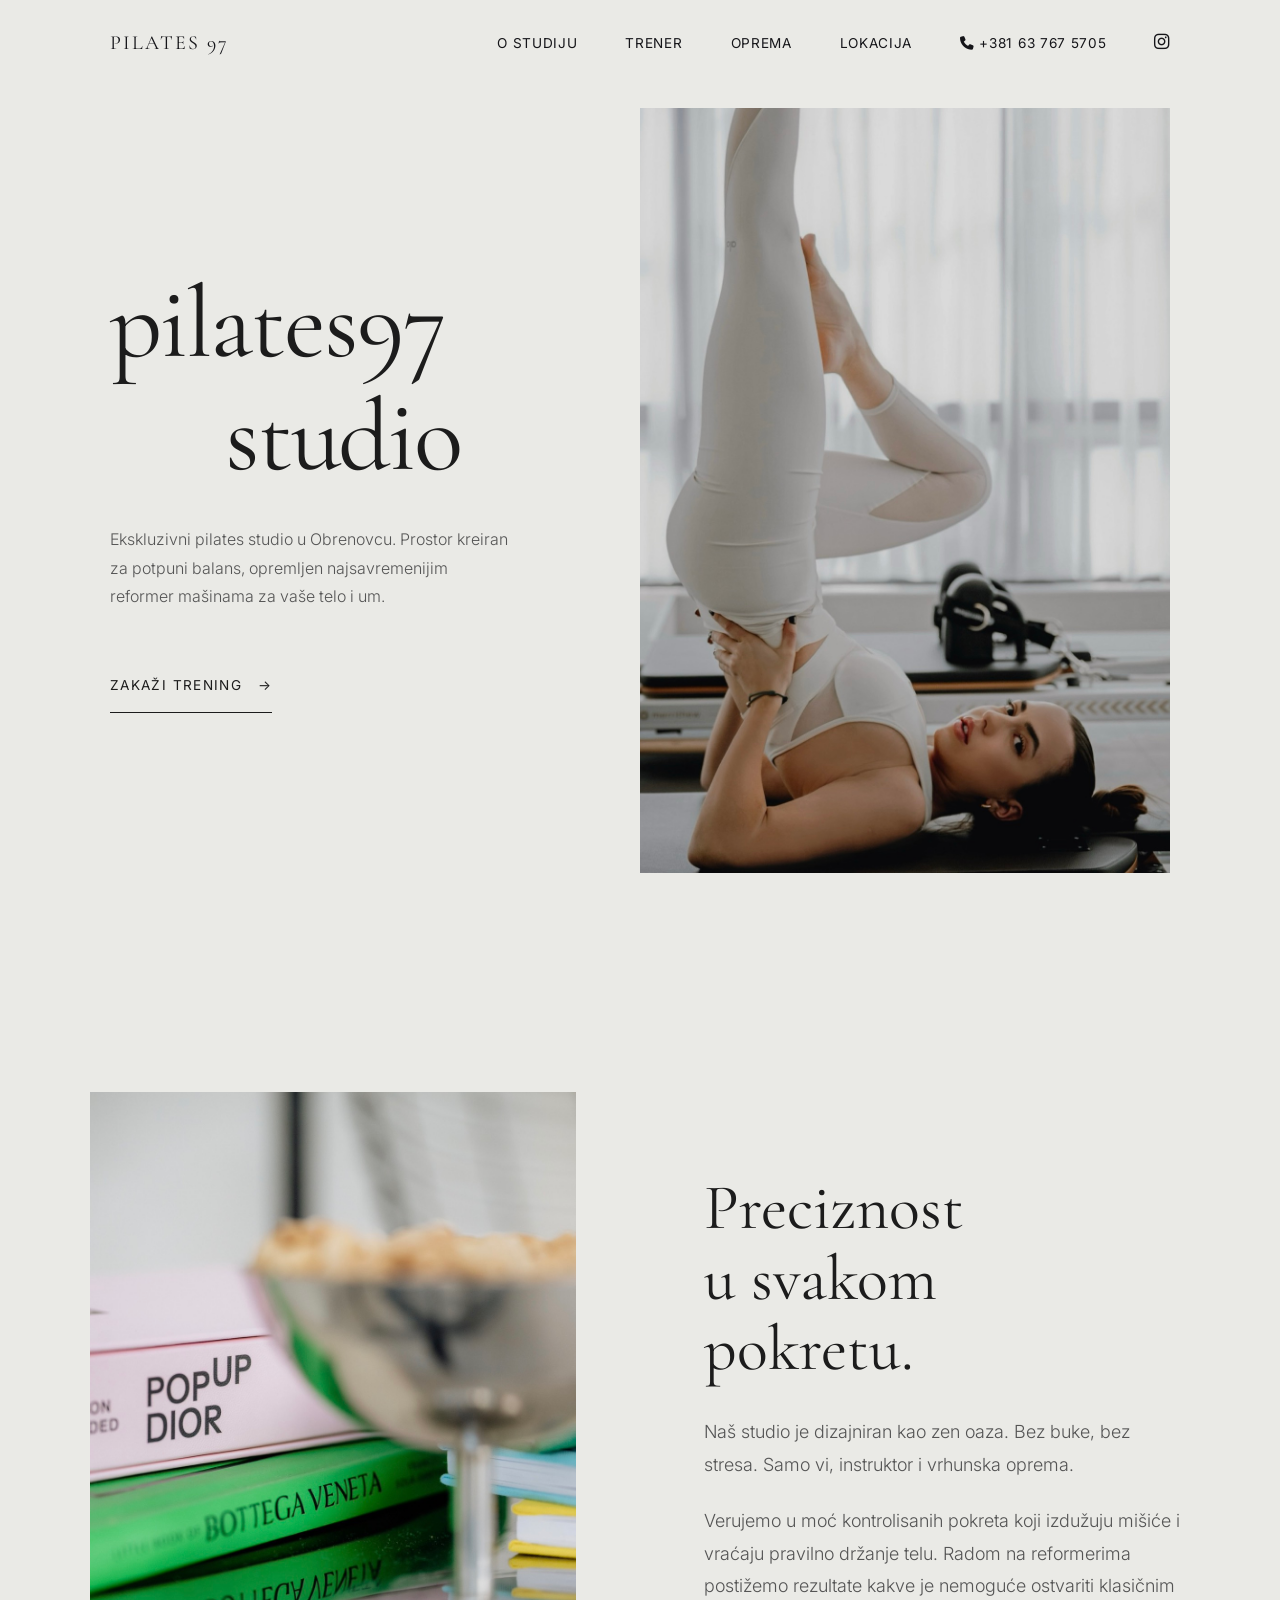
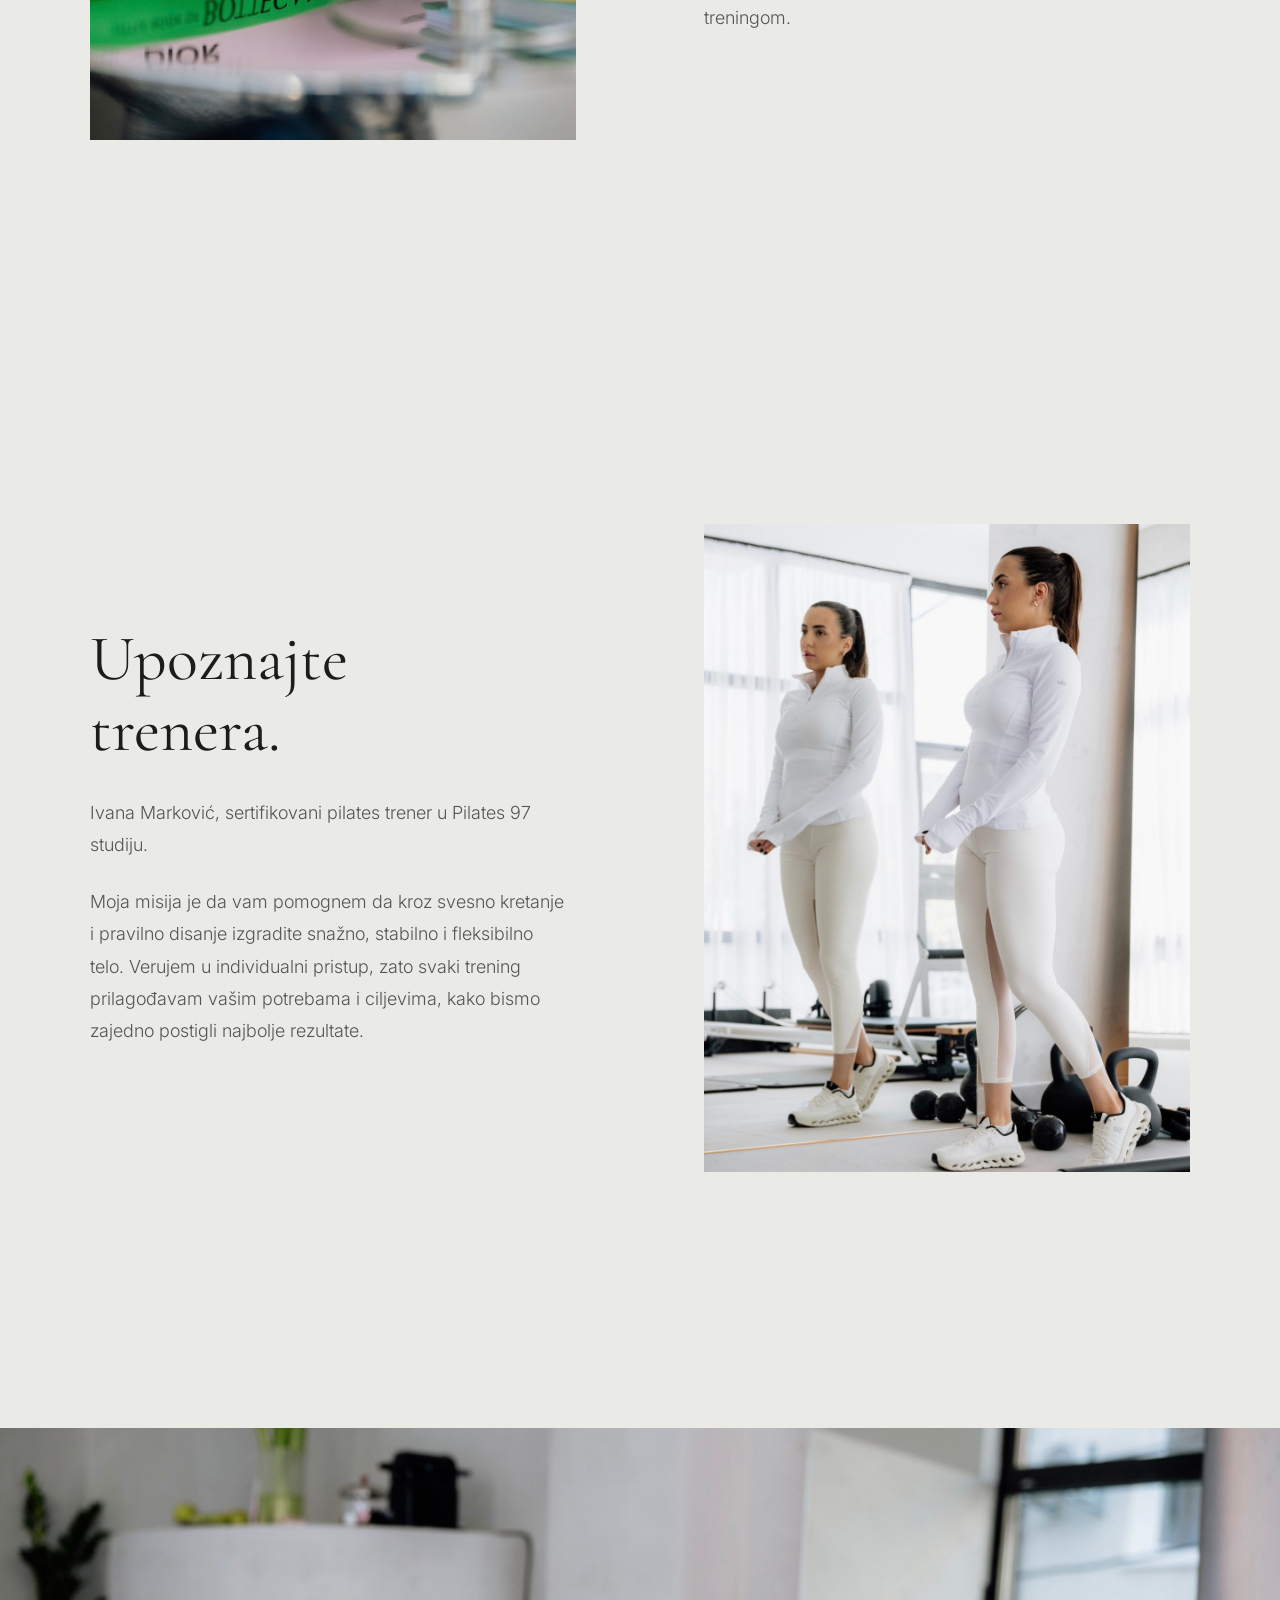
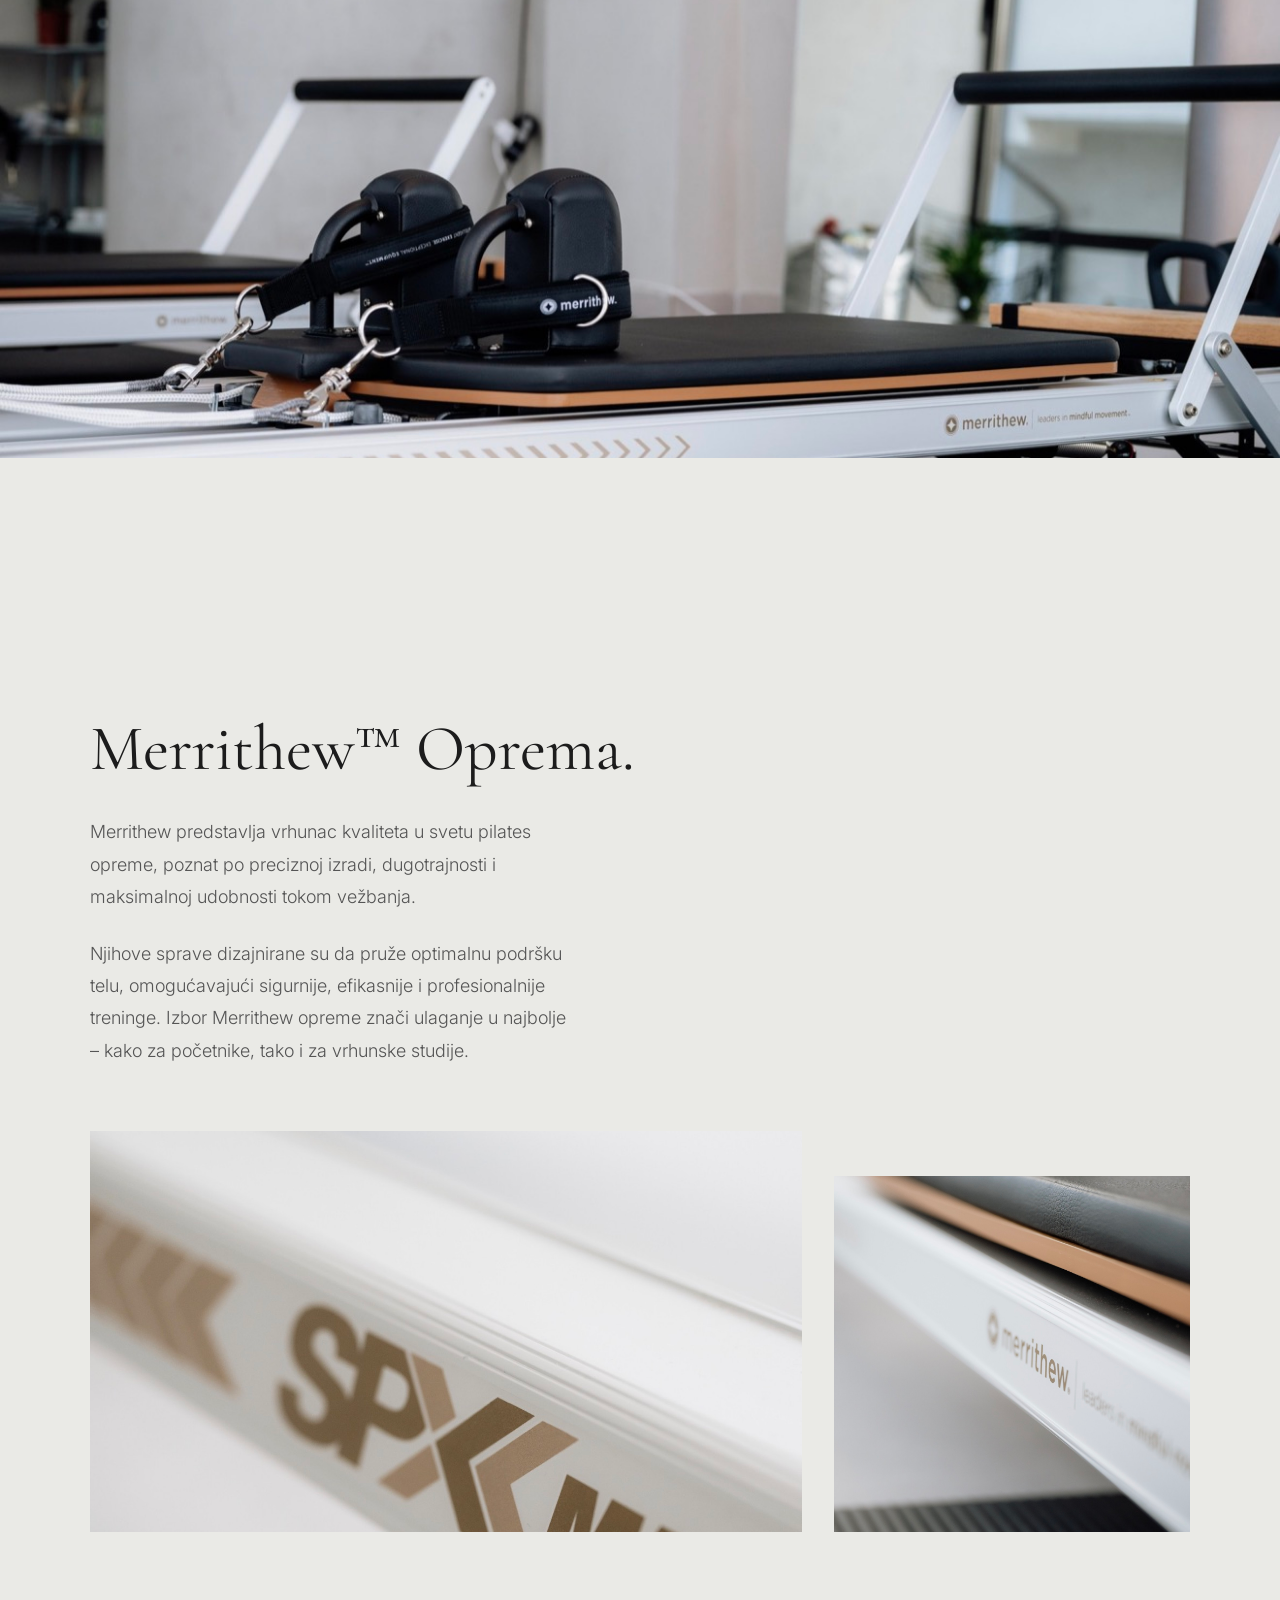
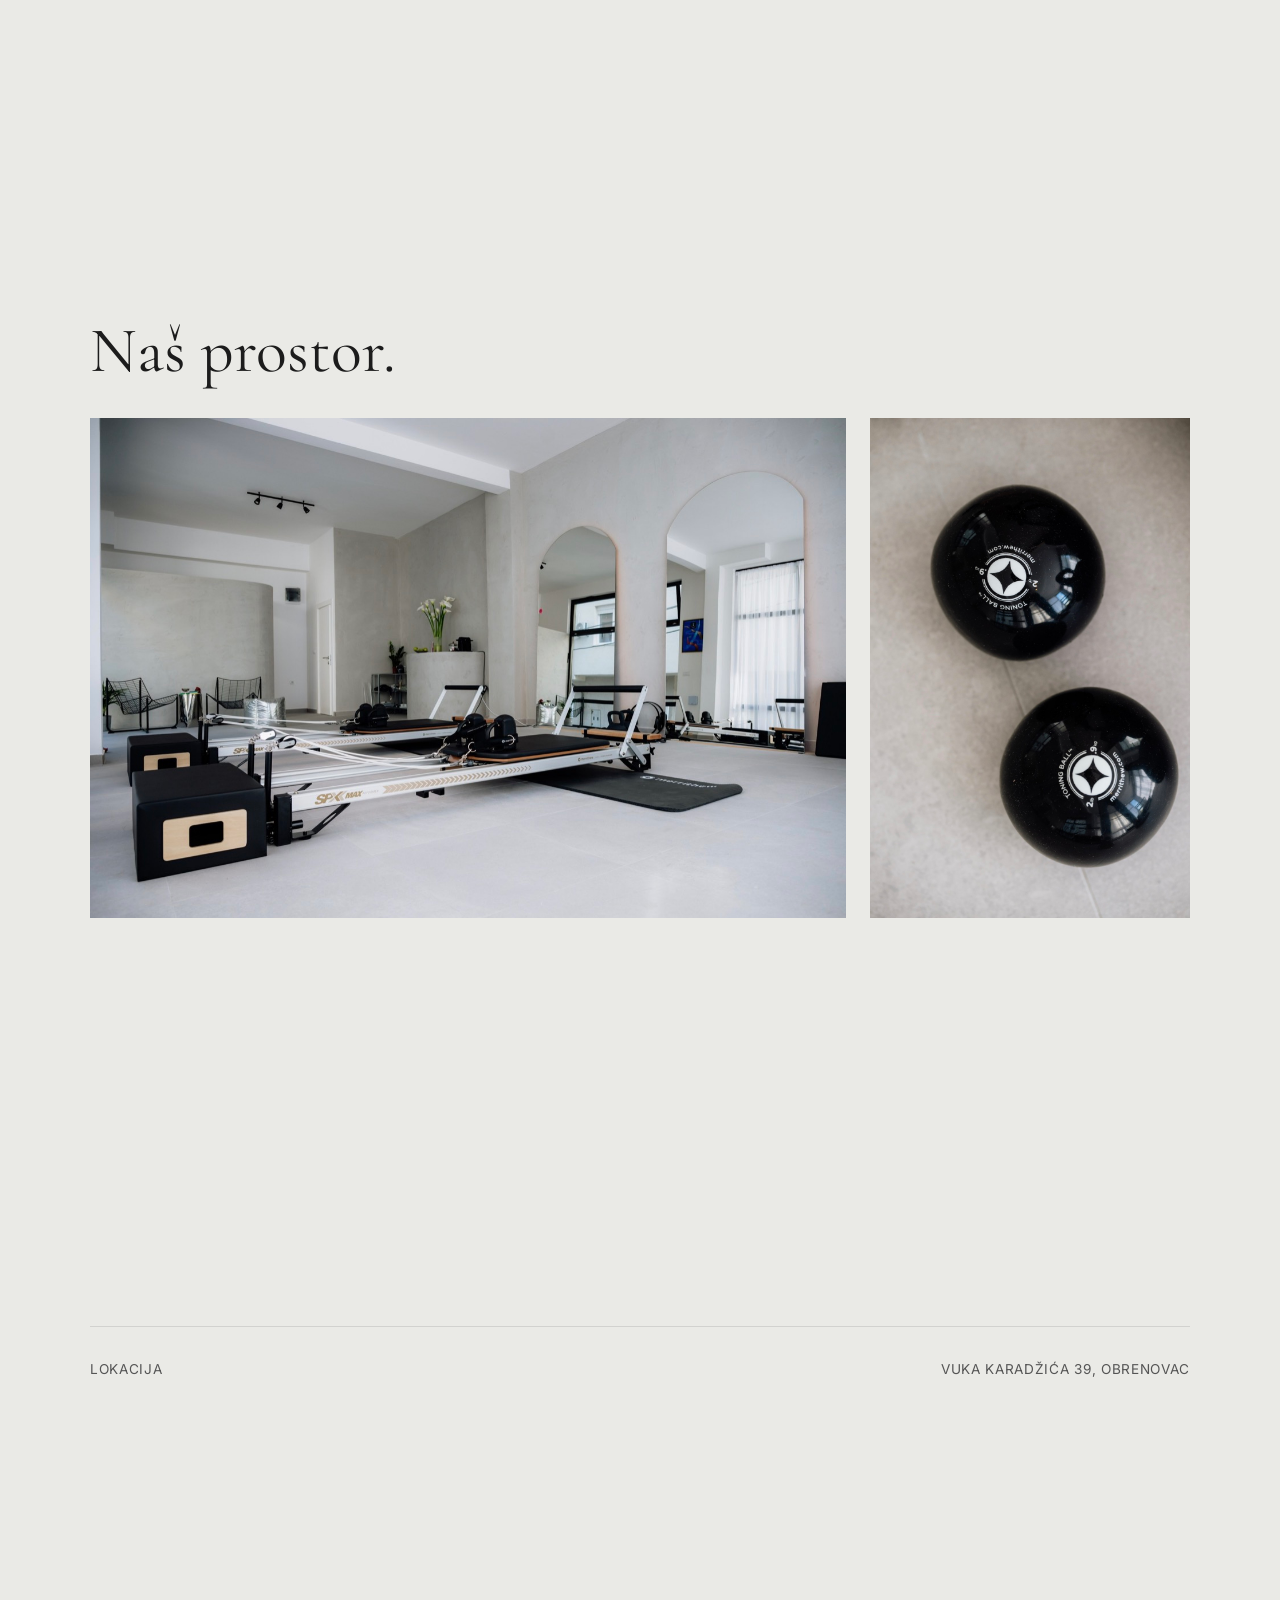
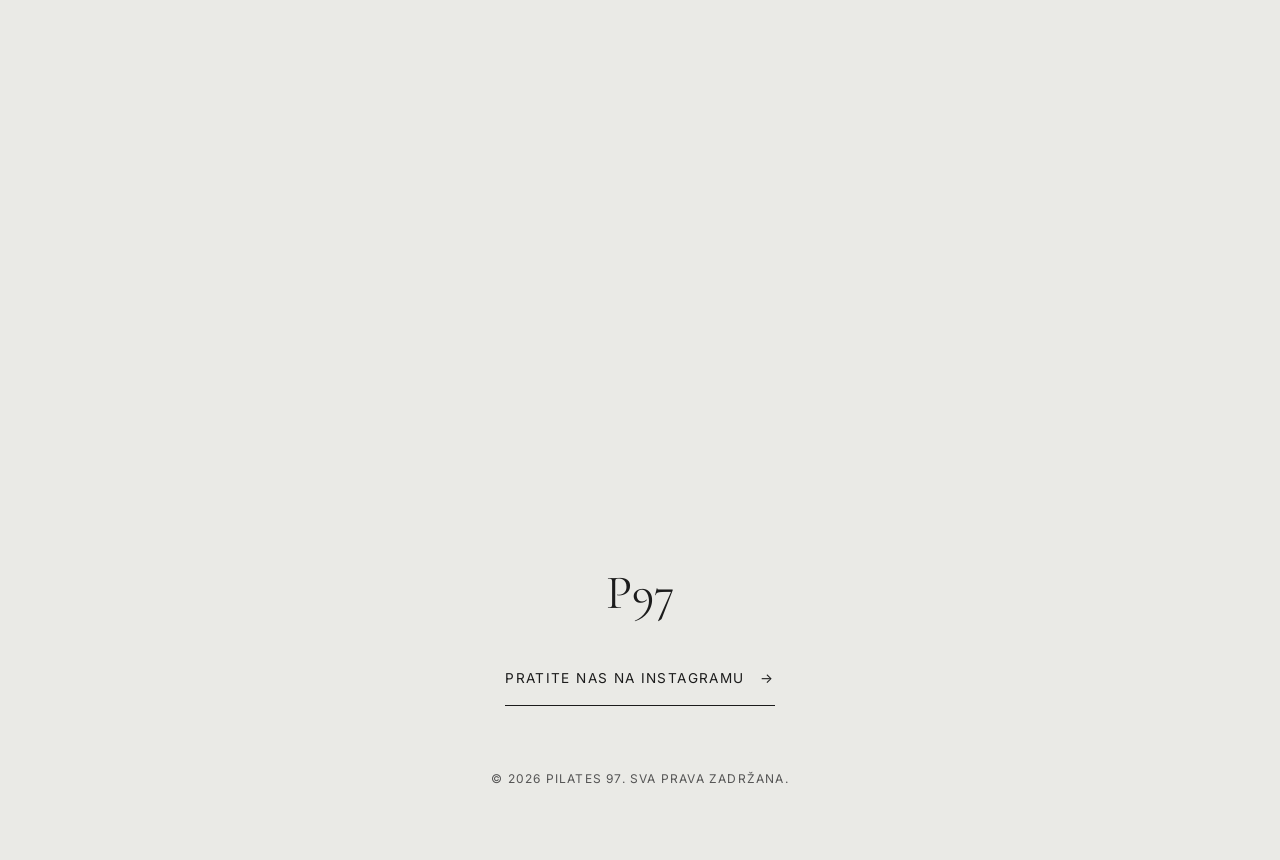
==== commit 754789b5: "Some changes" ====
--- a/index.html
+++ b/index.html
@@ -6,6 +6,12 @@
     <meta name="viewport" content="width=device-width, initial-scale=1.0">
     <title>Pilates 97 | Obrenovac</title>
     <meta name="description" content="Pilates 97. Ekskluzivni studio u Obrenovcu.">
+    <!-- Open Graph / Social Media -->
+    <meta property="og:title" content="Pilates 97 | Obrenovac">
+    <meta property="og:description" content="Ekskluzivni pilates studio u Obrenovcu. Vrhunska Merrithew™ oprema i individualni pristup.">
+    <meta property="og:image" content="slike/21.jpg">
+    <meta property="og:type" content="website">
+    <meta name="twitter:card" content="summary_large_image">
     <link rel="stylesheet" href="index.css">
     <!-- FontAwesome -->
     <link rel="stylesheet" href="https://cdnjs.cloudflare.com/ajax/libs/font-awesome/6.4.0/css/all.min.css">
@@ -14,7 +20,7 @@
 <body>
 
     <!-- Minimal Header -->
-    <header>
+    <header id="header">
         <nav class="container">
             <div class="logo serif">Pilates 97</div>
             <button class="mobile-menu-btn" id="mobileMenuBtn" aria-label="Meni">
@@ -26,7 +32,7 @@
                 <a href="#oprema">Oprema</a>
                 <a href="#lokacija">Lokacija</a>
                 <a href="tel:+381637675705" aria-label="Telefon"><i class="fa-solid fa-phone"></i> +381 63 767 5705</a>
-                <a href="https://www.instagram.com/pilates97studio/" target="_blank" aria-label="Instagram"><i
+                <a href="https://www.instagram.com/p97studio/" target="_blank" aria-label="Instagram"><i
                         class="fa-brands fa-instagram" style="font-size:1.1rem;"></i></a>
             </div>
         </nav>
@@ -37,7 +43,7 @@
         <div class="hero-text reveal">
             <h1 class="title-display">pilates97<br><span class="title-studio">studio</span></h1>
             <p class="subtitle">Ekskluzivni pilates studio u Obrenovcu. Prostor kreiran za potpuni balans, opremljen najsavremenijim reformer mašinama za vaše telo i um.</p>
-            <a href="https://www.instagram.com/pilates97studio/" target="_blank" class="btn-elegant">Zakaži Trening
+            <a href="https://www.instagram.com/p97studio/" target="_blank" class="btn-elegant">Zakaži Trening
                 <span>&rarr;</span></a>
         </div>
         <div class="hero-image-wrapper reveal" style="transition-delay: 0.2s;">
@@ -120,10 +126,10 @@
             <span>Lokacija</span>
             <span>Vuka Karadžića 39, Obrenovac</span>
         </div>
-        <div class="map-container reveal">
+        <div class="map-container">
             <iframe
                 src="https://maps.google.com/maps?q=Vuka%20Karad%C5%BEi%C4%87a%2039,%20Obrenovac&t=&z=15&ie=UTF8&iwloc=&output=embed"
-                width="100%" height="100%" style="border:0;" allowfullscreen="" loading="lazy"
+                width="100%" height="100%" style="border:0;" allowfullscreen=""
                 referrerpolicy="no-referrer-when-downgrade">
             </iframe>
         </div>
@@ -133,11 +139,14 @@
     <footer class="container">
         <div class="footer-logo serif reveal">P97</div>
         <div class="footer-links reveal">
-            <a href="https://www.instagram.com/pilates97studio/" target="_blank" class="btn-elegant">Pratite nas na
+            <a href="https://www.instagram.com/p97studio/" target="_blank" class="btn-elegant">Pratite nas na
                 Instagramu <span>&rarr;</span></a>
         </div>
         <div class="footer-bottom reveal">
             &copy; 2026 Pilates 97. Sva prava zadržana.
+        </div>
+        <div class="footer-credit reveal">
+            Made by vpdigital
         </div>
     </footer>
 
--- a/index.css
+++ b/index.css
@@ -91,6 +91,17 @@
   color: white;
   pointer-events: none;
   /* Let clicks pass through if needed, except on links */
+    transition: var(--transition-smooth);
+}
+
+header.scrolled {
+  background-color: rgba(234, 234, 230, 0.95);
+  backdrop-filter: blur(10px);
+  padding: 1rem 0;
+  mix-blend-mode: normal;
+  color: var(--color-text);
+  box-shadow: 0 2px 20px rgba(0, 0, 0, 0.05);
+  pointer-events: auto;
 }
 
 nav {
@@ -192,7 +203,7 @@
 }
 
 .hero-image-wrapper img {
-  object-position: top;
+  object-position: center;
   /* transform: scale(1.35); */
   /* transform-origin: center 20%; */
 }
@@ -291,6 +302,12 @@
   filter: grayscale(0%) opacity(1);
 }
 
+@media (max-width: 768px) {
+  .map-container {
+    filter: grayscale(0%) opacity(1);
+  }
+}
+
 .address-bar {
   display: flex;
   justify-content: space-between;
@@ -325,6 +342,26 @@
   color: var(--color-text-muted);
   text-transform: uppercase;
   letter-spacing: 0.1em;
+}
+
+.footer-credit {
+  margin-top: 1.5rem;
+  font-size: 0.7rem;
+  color: var(--color-text-muted);
+  letter-spacing: 0.05em;
+  opacity: 0.6;
+}
+
+.footer-credit a {
+  color: var(--color-text-muted);
+  text-decoration: underline;
+  text-underline-offset: 2px;
+  transition: opacity 0.3s ease;
+}
+
+.footer-credit a:hover {
+  opacity: 1;
+  color: var(--color-text);
 }
 
 /* Animations */
@@ -533,6 +570,6 @@
   }
 
   .hero-image-wrapper {
-    height: 40vh;
+    height: 65vh;
   }
 }
